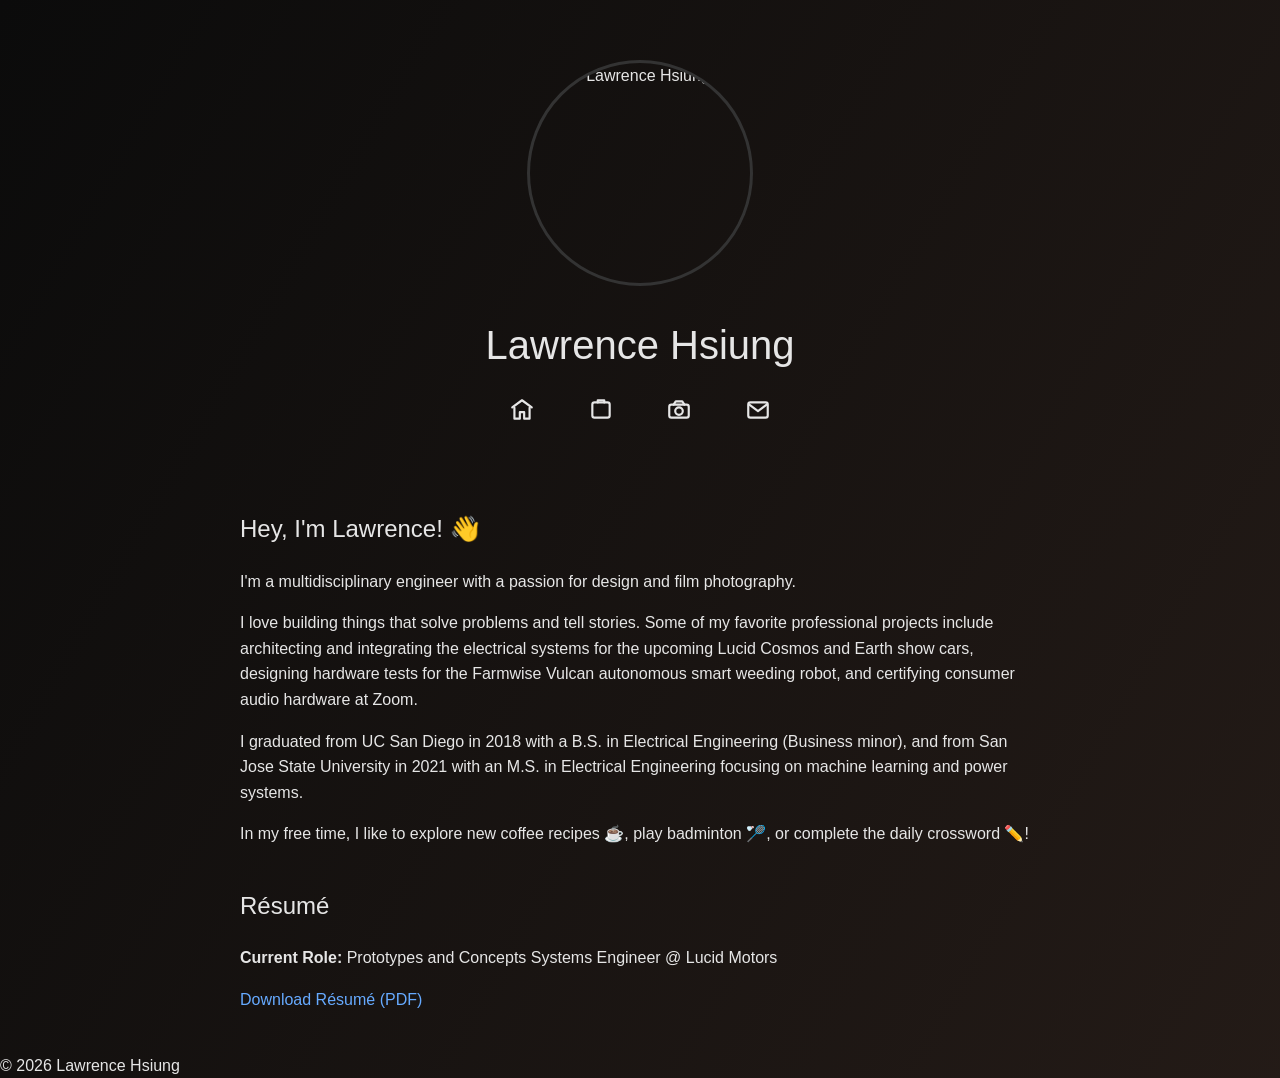
==== index.html @ 79bb363b "Update résumé download link in index.html" ====
<!DOCTYPE html>
<html lang="en">
<head>
  <meta charset="UTF-8" />
  <meta name="viewport" content="width=device-width, initial-scale=1.0" />
  <title>Lawrence Hsiung | Portfolio</title>
  <link rel="stylesheet" href="style.css" />
</head>

<body class="page-enter-from-left">

  <header>
    <img src="images/me.jpeg" alt="Lawrence Hsiung" class="profile-pic" />
    <h1 class="title">Lawrence Hsiung</h1>

    <nav>

      <!-- Home -->
      <a href="index.html" class="nav-icon" data-label="Home" aria-label="Home">
        <svg viewBox="0 0 24 24" class="icon" stroke-width="2" stroke-linecap="round" stroke-linejoin="round">
          <path d="M3 9.5L12 3l9 6.5" fill="none" stroke="currentColor"/>
          <path d="M5 10v10h5v-6h4v6h5V10" fill="none" stroke="currentColor"/>
        </svg>
      </a>

      <!-- Portfolio -->
      <a href="portfolio.html" class="nav-icon" data-label="Portfolio" aria-label="Portfolio">
        <svg viewBox="0 0 24 24" class="icon" stroke-width="2" stroke-linecap="round" stroke-linejoin="round">
          <rect x="4" y="5" width="16" height="14" rx="2" ry="2" fill="none" stroke="currentColor"/>
          <path d="M9 5V3h6v2" fill="none" stroke="currentColor"/>
        </svg>
      </a>

      <!-- Film Photography -->
      <a href="https://instagram.com/film.foto.lan" class="nav-icon" data-label="Film Photography" aria-label="Film Photography" target="_blank">
        <svg viewBox="0 0 24 24" class="icon" stroke-width="2" stroke-linecap="round" stroke-linejoin="round">
          <path d="M7 7l2-3h6l2 3" fill="none" stroke="currentColor"/>
          <rect x="3" y="7" width="18" height="12" rx="2" ry="2" fill="none" stroke="currentColor"/>
          <circle cx="12" cy="13" r="3.5" fill="none" stroke="currentColor"/>
        </svg>
      </a>

      <!-- Contact -->
      <a href="mailto:ljhlucidshowcars@gmail.com" class="nav-icon" data-label="Contact" aria-label="Contact">
        <svg viewBox="0 0 24 24" class="icon" stroke-width="2" stroke-linecap="round" stroke-linejoin="round">
          <rect x="3" y="5" width="18" height="14" rx="2" ry="2" fill="none" stroke="currentColor"/>
          <path d="M4 7l8 6 8-6" fill="none" stroke="currentColor"/>
        </svg>
      </a>

    </nav>
  </header>

  <main>

    <section class="intro">
      <h2>Hey, I'm Lawrence! 👋</h2>

      <p>
        I'm a multidisciplinary engineer with a passion for design and film photography.
      </p>

      <p>
        I love building things that solve problems and tell stories. Some of my favorite professional projects include 
        architecting and integrating the electrical systems for the upcoming Lucid Cosmos and Earth show cars, 
        designing hardware tests for the Farmwise Vulcan autonomous smart weeding robot, 
        and certifying consumer audio hardware at Zoom.
      </p>

      <p>
        I graduated from UC San Diego in 2018 with a B.S. in Electrical Engineering (Business minor), 
        and from San Jose State University in 2021 with an M.S. in Electrical Engineering 
        focusing on machine learning and power systems.
      </p>

      <p>
        In my free time, I like to explore new coffee recipes ☕, play badminton 🏸, 
        or complete the daily crossword ✏️!
      </p>
    </section>

    <section class="resume">
      <h2>Résumé</h2>
      <p><strong>Current Role:</strong> Prototypes and Concepts Systems Engineer @ Lucid Motors</p>
      <p><a href="Lawrence_Hsiung_Resume.pdf" class="resume-link">Download Résumé (PDF)</a></p>
    </section>

  </main>

  <footer>
    © 2026 Lawrence Hsiung
  </footer>

  <script>
    document.querySelectorAll('a').forEach(link => {
      if (link.href.includes("portfolio.html")) {

        link.addEventListener("click", function (e) {
          e.preventDefault();

          /* Force instant animation start */
          void document.body.offsetWidth;

          document.body.classList.add("page-exit-left");

          setTimeout(() => {
            window.location = this.href;
          }, 550);
        });
      }
    });
  </script>

</body>
</html>
---- style.css ----
/* --------------------------------------------------
   GLOBAL BASE STYLES
-------------------------------------------------- */

html,
body {
  height: 100%;
  margin: 0;
  font-family: "Helvetica Neue", Helvetica, Arial, sans-serif;
  color: #e6e6e6;
  line-height: 1.6;
}

/* Film aesthetic gradient */
body {
  background: linear-gradient(120deg, #0b0b0b, #2a1f1a, #3a2a4a, #1a2a2f);
  background-size: 400% 400%;
  animation: filmAmbient 28s linear infinite;
}

@keyframes filmAmbient {
  0% {
    background-position: 0% 50%;
  }
  25% {
    background-position: 50% 50%;
  }
  50% {
    background-position: 100% 50%;
  }
  75% {
    background-position: 50% 50%;
  }
  100% {
    background-position: 0% 50%;
  }
}

a {
  color: #66aaff;
  text-decoration: none;
  transition: opacity 0.2s ease;
}

a:hover {
  opacity: 0.7;
}

h1,
h2,
h3 {
  font-weight: 300;
}

section {
  max-width: 800px;
  margin: 40px auto;
  padding: 0 20px;
}

/* --------------------------------------------------
   HEADER + PROFILE
-------------------------------------------------- */

header {
  text-align: center;
  padding: 60px 20px 40px;
}

.title {
  font-size: 2.5rem;
  margin-bottom: 10px;
}

.profile-pic {
  width: 220px;
  height: 220px;
  border-radius: 50%;
  object-fit: cover;
  display: block;
  margin: 0 auto 20px;
  border: 3px solid #333;
  transition:
    transform 0.3s ease,
    opacity 0.3s ease;
}

.profile-pic:hover {
  transform: scale(1.05);
  opacity: 0.9;
}

/* --------------------------------------------------
   NAVIGATION ICONS
-------------------------------------------------- */

nav {
  text-align: center;
  margin-top: 20px;
}

.nav-icon {
  margin: 0 24px;
  display: inline-flex;
  align-items: center;
  justify-content: center;
  position: relative; /* for tooltip */
}

.nav-icon .icon {
  width: 26px;
  height: 26px;
  color: #e6e6e6;
  transition:
    transform 0.25s ease,
    color 0.25s ease;
}

.nav-icon:hover .icon {
  transform: translateY(-2px) scale(1.15);
  color: #66aaff;
}

/* --------------------------------------------------
   PORTFOLIO PAGE ICONS
-------------------------------------------------- */

.top-icons {
  display: flex;
  justify-content: center;
  gap: 48px;
  margin: 20px 0 40px;
}

.icon-link {
  display: inline-flex;
  align-items: center;
  justify-content: center;
  color: #e6e6e6;
  position: relative; /* for tooltip */
  transition:
    transform 0.25s ease,
    color 0.25s ease;
}

.icon-link svg {
  width: 26px;
  height: 26px;
  color: currentColor;
  transition:
    transform 0.25s ease,
    color 0.25s ease;
}

.icon-link:hover svg {
  transform: translateY(-2px) scale(1.15);
  color: #66aaff;
}

/* --------------------------------------------------
   PROJECTS / PHOTOS / COMPANIES
-------------------------------------------------- */

.project,
.photo {
  background: #1a1a1a;
  padding: 20px;
  margin: 20px 0;
  border-radius: 8px;
  box-shadow: 0 2px 5px rgba(255, 255, 255, 0.05);
}

.photo img {
  width: 100%;
  aspect-ratio: 4 / 3;
  object-fit: cover;
  border-radius: 6px;
  display: block;
}

.company {
  margin: 30px 0;
  text-align: left;
}

.company h3 {
  margin: 0 0 8px;
}

/* --------------------------------------------------
   SOCIAL ICONS
-------------------------------------------------- */

.social-icons {
  text-align: center;
  margin-top: 20px;
}

.social-icons img {
  width: 32px;
  height: 32px;
  opacity: 0.8;
  transition:
    opacity 0.2s ease,
    transform 0.25s ease;
}

.social-icons img:hover {
  opacity: 1;
  transform: scale(1.15);
}

/* --------------------------------------------------
   TOOLTIP (FILM AESTHETIC)
-------------------------------------------------- */

.icon-link::after,
.nav-icon::after {
  content: attr(data-label);
  position: absolute;
  bottom: -30px;
  left: 50%;
  transform: translateX(-50%) translateY(6px);
  background: rgba(20, 15, 20, 0.75);
  padding: 6px 10px;
  border-radius: 6px;
  font-size: 0.75rem;
  color: #dcdcdc;
  box-shadow:
    0 0 6px rgba(102, 170, 255, 0.15),
    0 0 12px rgba(58, 42, 74, 0.25);
  opacity: 0;
  pointer-events: none;
  white-space: nowrap;
  transition:
    opacity 0.25s ease,
    transform 0.25s ease;
}

.icon-link:hover::after,
.nav-icon:hover::after {
  opacity: 1;
  transform: translateX(-50%) translateY(0);
}

/* --------------------------------------------------
   PAGE TRANSITIONS (GLIDE)
-------------------------------------------------- */

.page-exit-left {
  animation: exitLeft 0.55s cubic-bezier(0.16, 1, 0.3, 1) forwards;
}

.page-exit-right {
  animation: exitRight 0.55s cubic-bezier(0.16, 1, 0.3, 1) forwards;
}

.page-enter-from-right {
  animation: enterFromRight 0.55s cubic-bezier(0.16, 1, 0.3, 1);
}

.page-enter-from-left {
  animation: enterFromLeft 0.55s cubic-bezier(0.16, 1, 0.3, 1);
}

@keyframes exitLeft {
  from {
    opacity: 1;
    transform: translateX(0);
  }
  to {
    opacity: 0;
    transform: translateX(-60px);
  }
}

@keyframes exitRight {
  from {
    opacity: 1;
    transform: translateX(0);
  }
  to {
    opacity: 0;
    transform: translateX(60px);
  }
}

@keyframes enterFromRight {
  from {
    opacity: 0;
    transform: translateX(60px);
  }
  to {
    opacity: 1;
    transform: translateX(0);
  }
}

@keyframes enterFromLeft {
  from {
    opacity: 0;
    transform: translateX(-60px);
  }
  to {
    opacity: 1;
    transform: translateX(0);
  }
}

/* xxx grid for company images */
/* Default flexible grid */
.company-gallery {
  display: grid;
  gap: 12px;
  margin-top: 16px;
  grid-template-columns: repeat(auto-fit, minmax(180px, 1fr));
}

/* If exactly 4 images → force 2x2 */
.company-gallery:has(.company-image:nth-child(4)):not(
    :has(.company-image:nth-child(5))
  ) {
  grid-template-columns: repeat(2, 1fr);
}

/* If exactly 3 images → 1 wide on top, 2 below */
.company-gallery:has(.company-image:nth-child(3)):not(:has(.company-image:nth-child(4))) {
  grid-template-columns: repeat(2, 1fr);
}

.company-gallery:has(.company-image:nth-child(3)):not(:has(.company-image:nth-child(4)))
  .company-image:first-child {
  grid-column: span 2; /* top image spans full width */
}

/* Image container */
.company-image {
  position: relative;
  border-radius: 6px;
}

/* Base image */
.company-image img {
  width: 100%;
  height: auto;
  object-fit: cover;
  transition:
    transform 0.5s ease,
    filter 0.5s ease;
}

/* Zoom + blur on hover */
.company-image:hover img {
  transform: scale(1.08);
  filter: blur(2px);
}

/* Gradient fade overlay */
.company-image::before {
  content: "";
  position: absolute;
  inset: 0;
  background: linear-gradient(
    to bottom,
    rgba(10, 10, 10, 0) 0%,
    rgba(10, 10, 10, 0.4) 60%,
    rgba(10, 10, 10, 0.65) 100%
  );
  opacity: 0;
  transition: opacity 0.4s ease;
}

.company-image:hover::before {
  opacity: 1;
}

/* Centered floating label */
.company-image::after {
  content: attr(data-label);
  position: absolute;
  left: 50%;
  top: 50%;
  transform: translate(-50%, -40%);
  color: #e6e6e6;
  font-size: 1rem;
  letter-spacing: 0.5px;
  padding: 8px 14px;
  border-radius: 6px;

  background: rgba(20, 15, 20, 0.55);
  backdrop-filter: blur(4px);

  opacity: 0;
  transition:
    opacity 0.35s ease,
    transform 0.35s ease;

  box-shadow:
    0 0 6px rgba(102, 170, 255, 0.15),
    0 0 12px rgba(58, 42, 74, 0.25);
}

.company-image:hover::after {
  opacity: 1;
  transform: translate(-50%, -50%);
}

/* Company header with logo + title */
.company-header {
  display: flex;
  align-items: center;
  gap: 14px;
}

.company-header h2 {
  margin: 0;
  font-size: 1.35rem;
  font-weight: 400;
  text-align: right;

  margin-left: auto;   /* pushes the title to the far right */
  width: 50%;          /* title occupies right 1/3 */
}


.company-logo {
  height: 5rem;      /* consistent visual size */
  width: auto;         /* preserve aspect ratio */
  max-width: 33%;      /* never exceed left 1/3 */
  object-fit: contain; /* prevents cropping */
  display: block;
}


.invert-logo {
  filter: invert(1) brightness(1.8);
}
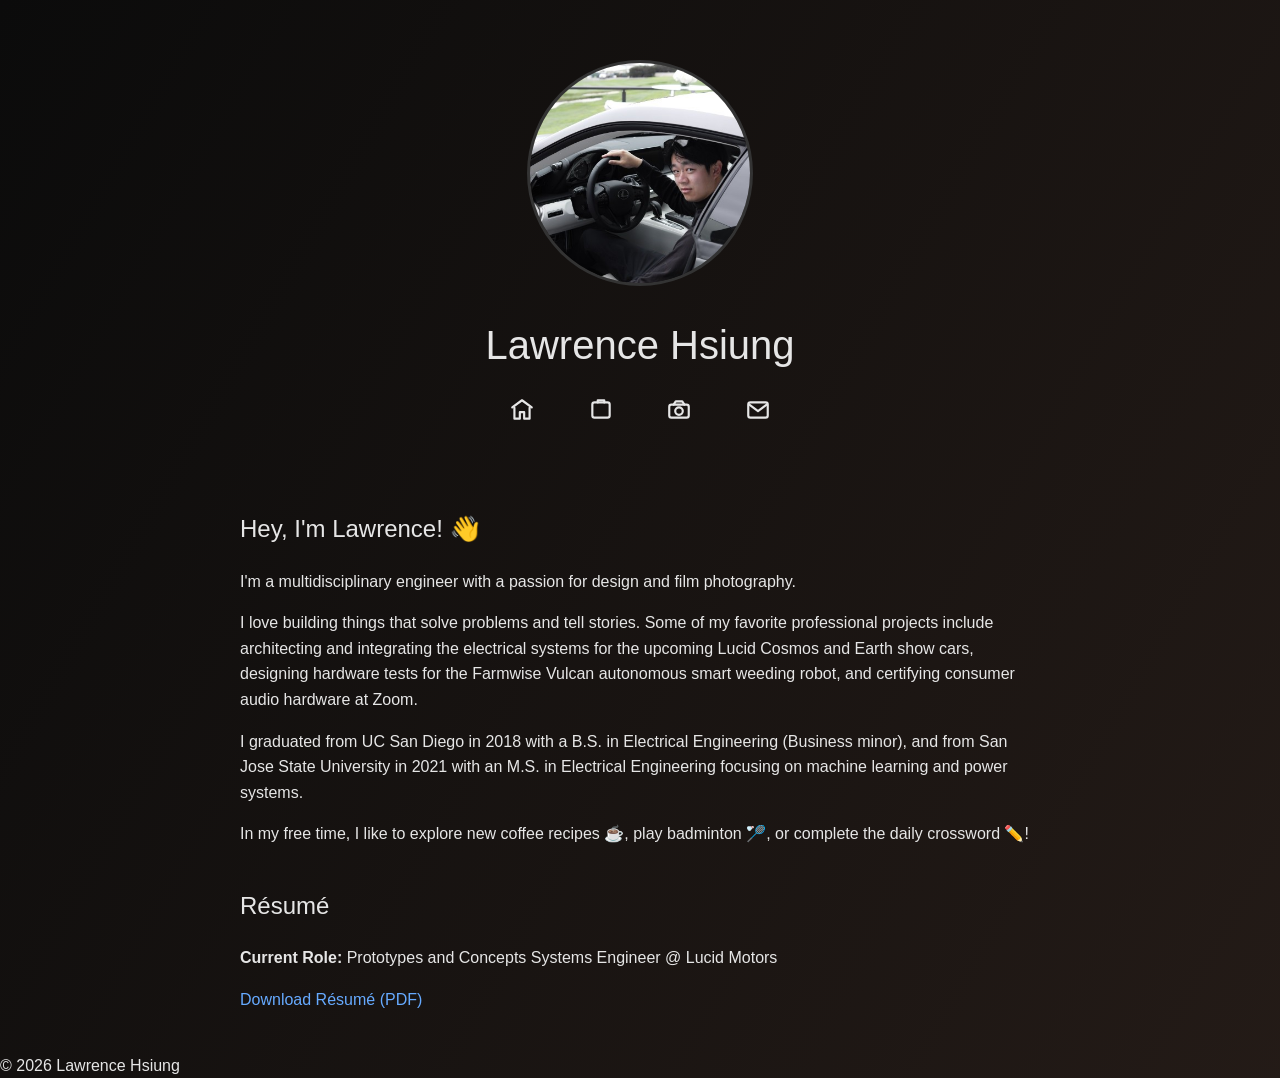
==== commit 18e867f3: "Remove class attribute from body tag Removed class attribute from body tag." ====
--- a/index.html
+++ b/index.html
@@ -7,7 +7,7 @@
   <link rel="stylesheet" href="style.css" />
 </head>
 
-<body class="page-enter-from-left">
+<body class>
 
   <header>
     <img src="images/me.jpeg" alt="Lawrence Hsiung" class="profile-pic" />
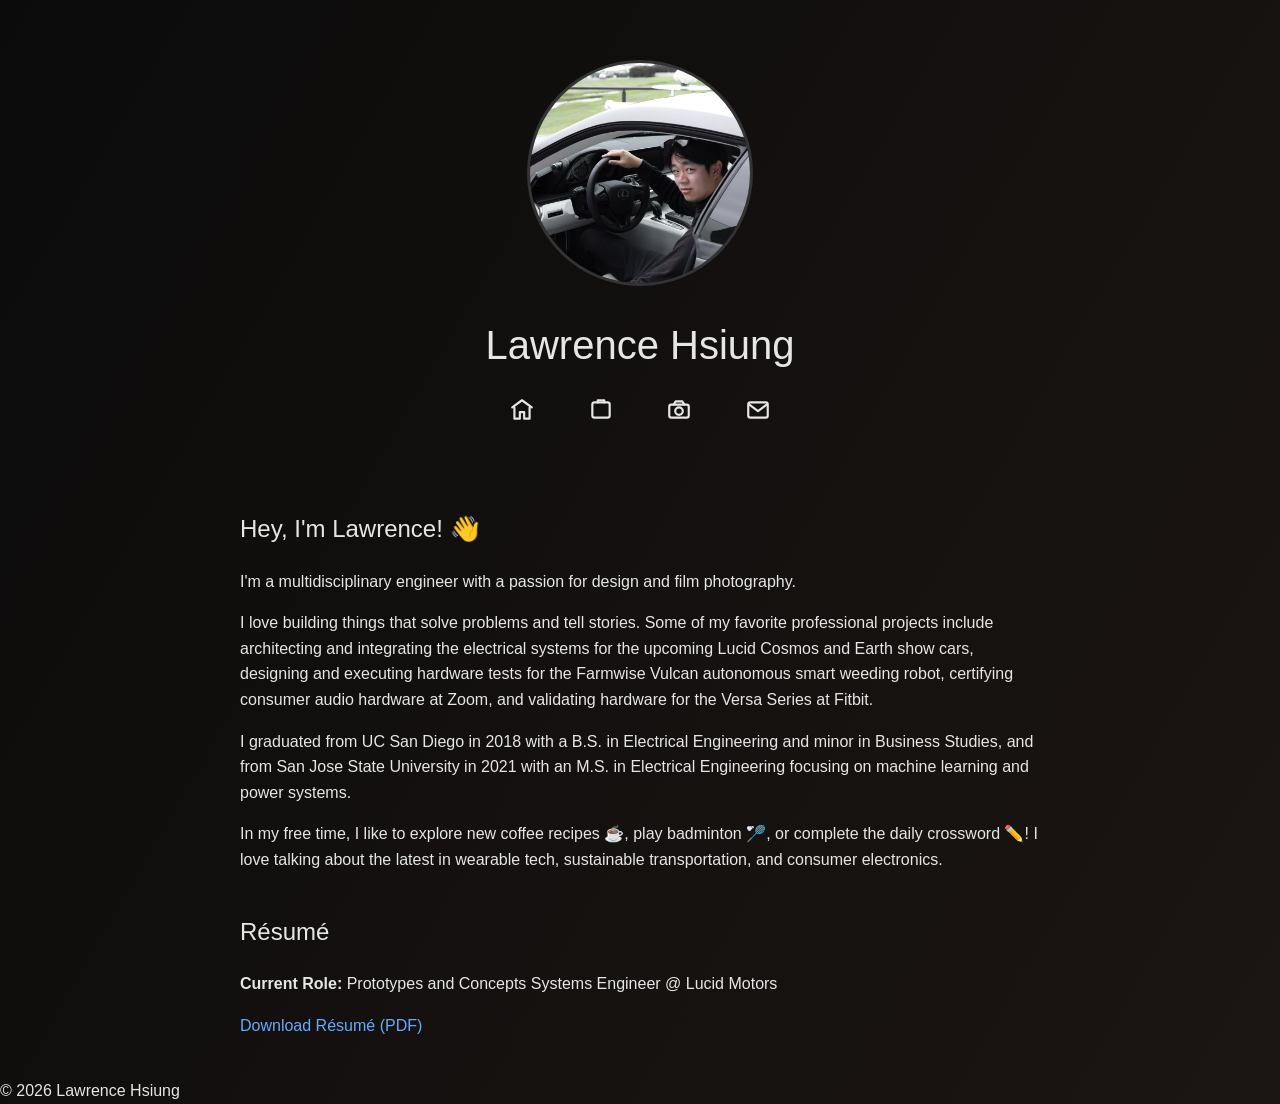
==== commit 98dc28a3: "Revise project details and education information Updated project descriptions and educational backgr" ====
--- a/index.html
+++ b/index.html
@@ -63,19 +63,19 @@
       <p>
         I love building things that solve problems and tell stories. Some of my favorite professional projects include 
         architecting and integrating the electrical systems for the upcoming Lucid Cosmos and Earth show cars, 
-        designing hardware tests for the Farmwise Vulcan autonomous smart weeding robot, 
-        and certifying consumer audio hardware at Zoom.
+        designing and executing hardware tests for the Farmwise Vulcan autonomous smart weeding robot, certifying consumer audio hardware at Zoom, 
+        and validating hardware for the Versa Series at Fitbit. 
       </p>
 
       <p>
-        I graduated from UC San Diego in 2018 with a B.S. in Electrical Engineering (Business minor), 
+        I graduated from UC San Diego in 2018 with a B.S. in Electrical Engineering and minor in Business Studies, 
         and from San Jose State University in 2021 with an M.S. in Electrical Engineering 
         focusing on machine learning and power systems.
       </p>
 
       <p>
         In my free time, I like to explore new coffee recipes ☕, play badminton 🏸, 
-        or complete the daily crossword ✏️!
+        or complete the daily crossword ✏️! I love talking about the latest in wearable tech, sustainable transportation, and consumer electronics.
       </p>
     </section>
 
--- a/style.css
+++ b/style.css
@@ -14,7 +14,7 @@
 /* Film aesthetic gradient */
 body {
   background: linear-gradient(120deg, #0b0b0b, #2a1f1a, #3a2a4a, #1a2a2f);
-  background-size: 400% 400%;
+  background-size: 600% 600%;
   animation: filmAmbient 28s linear infinite;
 }
 
@@ -255,13 +255,6 @@
   animation: exitRight 0.55s cubic-bezier(0.16, 1, 0.3, 1) forwards;
 }
 
-.page-enter-from-right {
-  animation: enterFromRight 0.55s cubic-bezier(0.16, 1, 0.3, 1);
-}
-
-.page-enter-from-left {
-  animation: enterFromLeft 0.55s cubic-bezier(0.16, 1, 0.3, 1);
-}
 
 @keyframes exitLeft {
   from {
@@ -282,28 +275,6 @@
   to {
     opacity: 0;
     transform: translateX(60px);
-  }
-}
-
-@keyframes enterFromRight {
-  from {
-    opacity: 0;
-    transform: translateX(60px);
-  }
-  to {
-    opacity: 1;
-    transform: translateX(0);
-  }
-}
-
-@keyframes enterFromLeft {
-  from {
-    opacity: 0;
-    transform: translateX(-60px);
-  }
-  to {
-    opacity: 1;
-    transform: translateX(0);
   }
 }
 
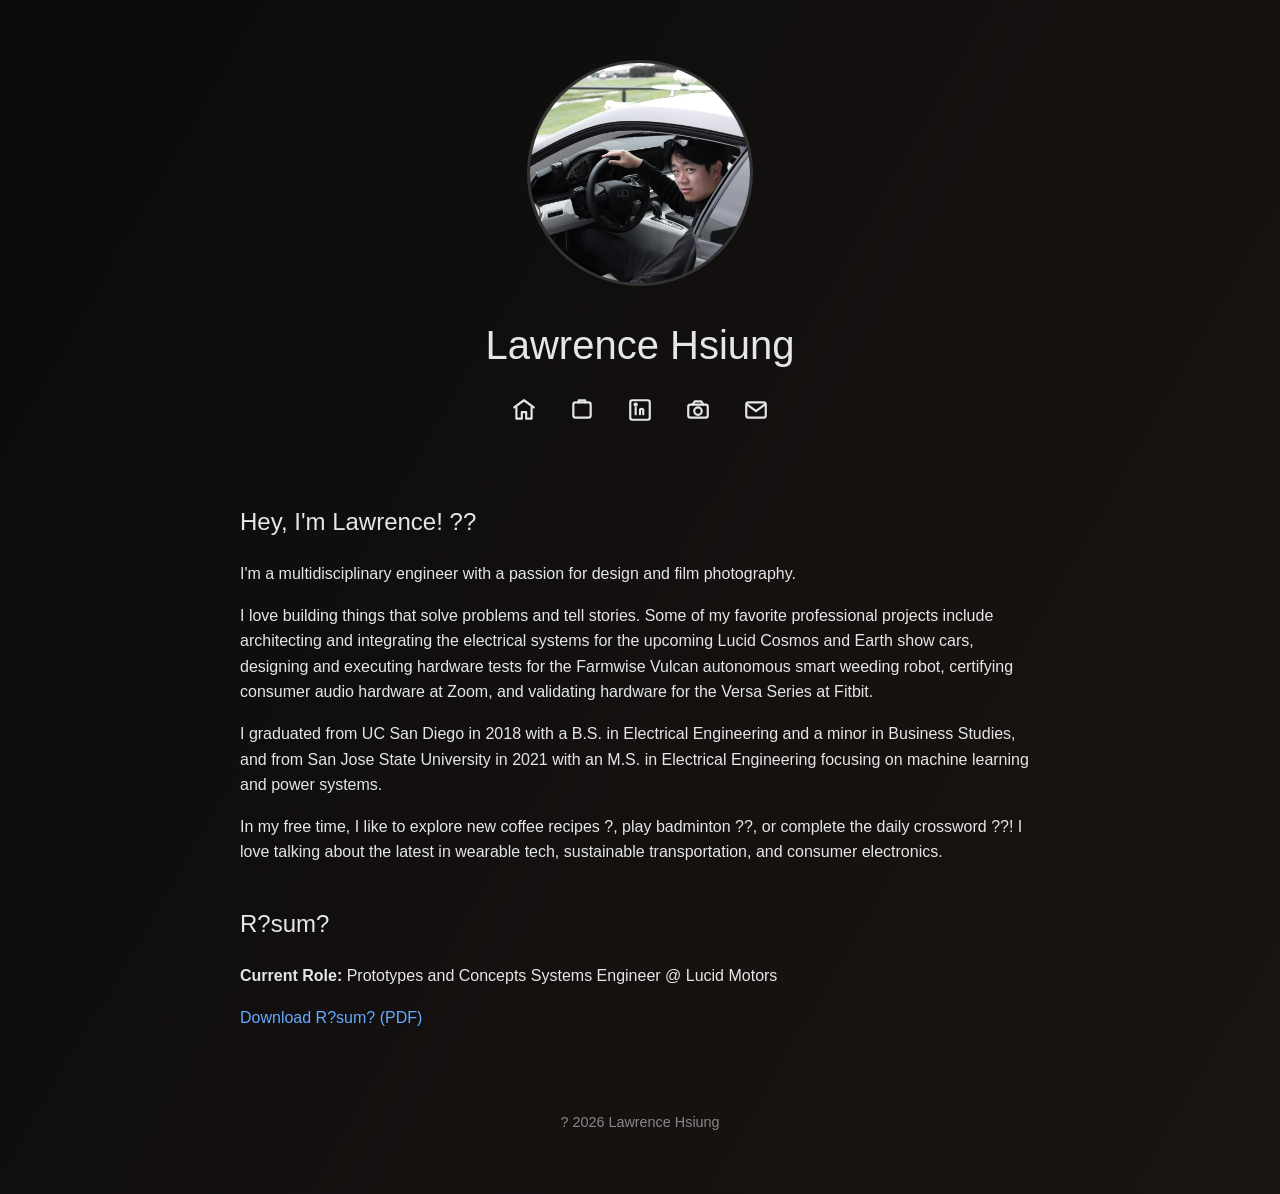
==== commit 5faa884e: "Fix HTML syntax, navigation sync, image clipping, and responsive layout" ====
--- a/index.html
+++ b/index.html
@@ -3,21 +3,22 @@
 <head>
   <meta charset="UTF-8" />
   <meta name="viewport" content="width=device-width, initial-scale=1.0" />
-  <title>Lawrence Hsiung | Portfolio</title>
+  <title>Lawrence Hsiung | Systems & Electrical Engineer</title>
+  <meta name="description" content="Lawrence Hsiung - Multidisciplinary Systems & Electrical Engineer with a passion for design, hardware integration, and film photography." />
   <link rel="stylesheet" href="style.css" />
 </head>
 
-<body class>
+<body>
 
   <header>
     <img src="images/me.jpeg" alt="Lawrence Hsiung" class="profile-pic" />
     <h1 class="title">Lawrence Hsiung</h1>
 
-    <nav>
+    <nav aria-label="Main Navigation">
 
       <!-- Home -->
       <a href="index.html" class="nav-icon" data-label="Home" aria-label="Home">
-        <svg viewBox="0 0 24 24" class="icon" stroke-width="2" stroke-linecap="round" stroke-linejoin="round">
+        <svg viewBox="0 0 24 24" class="icon" stroke-width="2" stroke-linecap="round" stroke-linejoin="round" aria-hidden="true">
           <path d="M3 9.5L12 3l9 6.5" fill="none" stroke="currentColor"/>
           <path d="M5 10v10h5v-6h4v6h5V10" fill="none" stroke="currentColor"/>
         </svg>
@@ -25,15 +26,25 @@
 
       <!-- Portfolio -->
       <a href="portfolio.html" class="nav-icon" data-label="Portfolio" aria-label="Portfolio">
-        <svg viewBox="0 0 24 24" class="icon" stroke-width="2" stroke-linecap="round" stroke-linejoin="round">
+        <svg viewBox="0 0 24 24" class="icon" stroke-width="2" stroke-linecap="round" stroke-linejoin="round" aria-hidden="true">
           <rect x="4" y="5" width="16" height="14" rx="2" ry="2" fill="none" stroke="currentColor"/>
           <path d="M9 5V3h6v2" fill="none" stroke="currentColor"/>
         </svg>
       </a>
 
+      <!-- LinkedIn -->
+      <a href="https://linkedin.com/in/lhsiung" class="nav-icon" data-label="LinkedIn" aria-label="LinkedIn" target="_blank" rel="noopener noreferrer">
+        <svg viewBox="0 0 24 24" class="icon" stroke-width="2" stroke-linecap="round" stroke-linejoin="round" aria-hidden="true">
+          <rect x="3" y="3" width="18" height="18" rx="2" fill="none" stroke="currentColor"/>
+          <line x1="8" y1="10" x2="8" y2="16" stroke="currentColor"/>
+          <circle cx="8" cy="7" r="1" fill="none" stroke="currentColor"/>
+          <path d="M12 16v-4c0-1.5 3-1.6 3 0v4" fill="none" stroke="currentColor"/>
+        </svg>
+      </a>
+
       <!-- Film Photography -->
-      <a href="https://instagram.com/film.foto.lan" class="nav-icon" data-label="Film Photography" aria-label="Film Photography" target="_blank">
-        <svg viewBox="0 0 24 24" class="icon" stroke-width="2" stroke-linecap="round" stroke-linejoin="round">
+      <a href="https://instagram.com/film.foto.lan" class="nav-icon" data-label="Film Photography" aria-label="Film Photography" target="_blank" rel="noopener noreferrer">
+        <svg viewBox="0 0 24 24" class="icon" stroke-width="2" stroke-linecap="round" stroke-linejoin="round" aria-hidden="true">
           <path d="M7 7l2-3h6l2 3" fill="none" stroke="currentColor"/>
           <rect x="3" y="7" width="18" height="12" rx="2" ry="2" fill="none" stroke="currentColor"/>
           <circle cx="12" cy="13" r="3.5" fill="none" stroke="currentColor"/>
@@ -42,7 +53,7 @@
 
       <!-- Contact -->
       <a href="mailto:ljhlucidshowcars@gmail.com" class="nav-icon" data-label="Contact" aria-label="Contact">
-        <svg viewBox="0 0 24 24" class="icon" stroke-width="2" stroke-linecap="round" stroke-linejoin="round">
+        <svg viewBox="0 0 24 24" class="icon" stroke-width="2" stroke-linecap="round" stroke-linejoin="round" aria-hidden="true">
           <rect x="3" y="5" width="18" height="14" rx="2" ry="2" fill="none" stroke="currentColor"/>
           <path d="M4 7l8 6 8-6" fill="none" stroke="currentColor"/>
         </svg>
@@ -54,7 +65,7 @@
   <main>
 
     <section class="intro">
-      <h2>Hey, I'm Lawrence! 👋</h2>
+      <h2>Hey, I'm Lawrence! ??</h2>
 
       <p>
         I'm a multidisciplinary engineer with a passion for design and film photography.
@@ -68,34 +79,34 @@
       </p>
 
       <p>
-        I graduated from UC San Diego in 2018 with a B.S. in Electrical Engineering and minor in Business Studies, 
+        I graduated from UC San Diego in 2018 with a B.S. in Electrical Engineering and a minor in Business Studies, 
         and from San Jose State University in 2021 with an M.S. in Electrical Engineering 
         focusing on machine learning and power systems.
       </p>
 
       <p>
-        In my free time, I like to explore new coffee recipes ☕, play badminton 🏸, 
-        or complete the daily crossword ✏️! I love talking about the latest in wearable tech, sustainable transportation, and consumer electronics.
+        In my free time, I like to explore new coffee recipes ?, play badminton ??, 
+        or complete the daily crossword ??! I love talking about the latest in wearable tech, sustainable transportation, and consumer electronics.
       </p>
     </section>
 
     <section class="resume">
-      <h2>Résumé</h2>
+      <h2>R?sum?</h2>
       <p><strong>Current Role:</strong> Prototypes and Concepts Systems Engineer @ Lucid Motors</p>
-      <p><a href="Lawrence_Hsiung_Resume.pdf" class="resume-link">Download Résumé (PDF)</a></p>
+      <p><a href="Lawrence_Hsiung_Resume.pdf" class="resume-link" target="_blank" rel="noopener noreferrer">Download R?sum? (PDF)</a></p>
     </section>
 
   </main>
 
   <footer>
-    © 2026 Lawrence Hsiung
+    ? 2026 Lawrence Hsiung
   </footer>
 
   <script>
     document.querySelectorAll('a').forEach(link => {
       if (link.href.includes("portfolio.html")) {
-
         link.addEventListener("click", function (e) {
+          if (e.metaKey || e.ctrlKey || e.shiftKey || e.button !== 0) return;
           e.preventDefault();
 
           /* Force instant animation start */
--- a/style.css
+++ b/style.css
@@ -4,7 +4,7 @@
 
 html,
 body {
-  height: 100%;
+  min-height: 100%;
   margin: 0;
   font-family: "Helvetica Neue", Helvetica, Arial, sans-serif;
   color: #e6e6e6;
@@ -94,44 +94,17 @@
    NAVIGATION ICONS
 -------------------------------------------------- */
 
-nav {
-  text-align: center;
-  margin-top: 20px;
-}
-
-.nav-icon {
-  margin: 0 24px;
-  display: inline-flex;
-  align-items: center;
-  justify-content: center;
-  position: relative; /* for tooltip */
-}
-
-.nav-icon .icon {
-  width: 26px;
-  height: 26px;
-  color: #e6e6e6;
-  transition:
-    transform 0.25s ease,
-    color 0.25s ease;
-}
-
-.nav-icon:hover .icon {
-  transform: translateY(-2px) scale(1.15);
-  color: #66aaff;
-}
-
-/* --------------------------------------------------
-   PORTFOLIO PAGE ICONS
--------------------------------------------------- */
-
+nav,
 .top-icons {
   display: flex;
   justify-content: center;
-  gap: 48px;
-  margin: 20px 0 40px;
-}
-
+  align-items: center;
+  gap: 32px;
+  margin-top: 20px;
+  flex-wrap: wrap;
+}
+
+.nav-icon,
 .icon-link {
   display: inline-flex;
   align-items: center;
@@ -143,6 +116,8 @@
     color 0.25s ease;
 }
 
+.nav-icon .icon,
+.nav-icon svg,
 .icon-link svg {
   width: 26px;
   height: 26px;
@@ -152,6 +127,8 @@
     color 0.25s ease;
 }
 
+.nav-icon:hover .icon,
+.nav-icon:hover svg,
 .icon-link:hover svg {
   transform: translateY(-2px) scale(1.15);
   color: #66aaff;
@@ -179,7 +156,7 @@
 }
 
 .company {
-  margin: 30px 0;
+  margin: 40px 0;
   text-align: left;
 }
 
@@ -214,33 +191,36 @@
    TOOLTIP (FILM AESTHETIC)
 -------------------------------------------------- */
 
-.icon-link::after,
-.nav-icon::after {
-  content: attr(data-label);
-  position: absolute;
-  bottom: -30px;
-  left: 50%;
-  transform: translateX(-50%) translateY(6px);
-  background: rgba(20, 15, 20, 0.75);
-  padding: 6px 10px;
-  border-radius: 6px;
-  font-size: 0.75rem;
-  color: #dcdcdc;
-  box-shadow:
-    0 0 6px rgba(102, 170, 255, 0.15),
-    0 0 12px rgba(58, 42, 74, 0.25);
-  opacity: 0;
-  pointer-events: none;
-  white-space: nowrap;
-  transition:
-    opacity 0.25s ease,
-    transform 0.25s ease;
-}
-
-.icon-link:hover::after,
-.nav-icon:hover::after {
-  opacity: 1;
-  transform: translateX(-50%) translateY(0);
+@media (hover: hover) {
+  .icon-link::after,
+  .nav-icon::after {
+    content: attr(data-label);
+    position: absolute;
+    bottom: -32px;
+    left: 50%;
+    transform: translateX(-50%) translateY(6px);
+    background: rgba(20, 15, 20, 0.85);
+    padding: 6px 10px;
+    border-radius: 6px;
+    font-size: 0.75rem;
+    color: #dcdcdc;
+    box-shadow:
+      0 0 6px rgba(102, 170, 255, 0.15),
+      0 0 12px rgba(58, 42, 74, 0.25);
+    opacity: 0;
+    pointer-events: none;
+    white-space: nowrap;
+    transition:
+      opacity 0.25s ease,
+      transform 0.25s ease;
+    z-index: 10;
+  }
+
+  .icon-link:hover::after,
+  .nav-icon:hover::after {
+    opacity: 1;
+    transform: translateX(-50%) translateY(0);
+  }
 }
 
 /* --------------------------------------------------
@@ -254,7 +234,6 @@
 .page-exit-right {
   animation: exitRight 0.55s cubic-bezier(0.16, 1, 0.3, 1) forwards;
 }
-
 
 @keyframes exitLeft {
   from {
@@ -278,23 +257,26 @@
   }
 }
 
-/* xxx grid for company images */
+/* --------------------------------------------------
+   COMPANY GALLERY & IMAGES
+-------------------------------------------------- */
+
 /* Default flexible grid */
 .company-gallery {
   display: grid;
-  gap: 12px;
-  margin-top: 16px;
-  grid-template-columns: repeat(auto-fit, minmax(180px, 1fr));
-}
-
-/* If exactly 4 images → force 2x2 */
+  gap: 14px;
+  margin-top: 18px;
+  grid-template-columns: repeat(auto-fit, minmax(220px, 1fr));
+}
+
+/* If exactly 4 images ? force 2x2 */
 .company-gallery:has(.company-image:nth-child(4)):not(
     :has(.company-image:nth-child(5))
   ) {
   grid-template-columns: repeat(2, 1fr);
 }
 
-/* If exactly 3 images → 1 wide on top, 2 below */
+/* If exactly 3 images ? 1 wide on top, 2 below */
 .company-gallery:has(.company-image:nth-child(3)):not(:has(.company-image:nth-child(4))) {
   grid-template-columns: repeat(2, 1fr);
 }
@@ -304,17 +286,21 @@
   grid-column: span 2; /* top image spans full width */
 }
 
-/* Image container */
+/* Image container with overflow hidden to clip zoom neatly */
 .company-image {
   position: relative;
-  border-radius: 6px;
+  border-radius: 8px;
+  overflow: hidden;
+  background: #111;
 }
 
 /* Base image */
 .company-image img {
   width: 100%;
-  height: auto;
+  height: 100%;
+  aspect-ratio: 16 / 10;
   object-fit: cover;
+  display: block;
   transition:
     transform 0.5s ease,
     filter 0.5s ease;
@@ -335,10 +321,11 @@
     to bottom,
     rgba(10, 10, 10, 0) 0%,
     rgba(10, 10, 10, 0.4) 60%,
-    rgba(10, 10, 10, 0.65) 100%
+    rgba(10, 10, 10, 0.75) 100%
   );
   opacity: 0;
   transition: opacity 0.4s ease;
+  z-index: 1;
 }
 
 .company-image:hover::before {
@@ -352,14 +339,19 @@
   left: 50%;
   top: 50%;
   transform: translate(-50%, -40%);
-  color: #e6e6e6;
-  font-size: 1rem;
-  letter-spacing: 0.5px;
-  padding: 8px 14px;
+  color: #f0f0f0;
+  font-size: 0.95rem;
+  font-weight: 400;
+  letter-spacing: 0.3px;
+  padding: 8px 16px;
   border-radius: 6px;
-
-  background: rgba(20, 15, 20, 0.55);
-  backdrop-filter: blur(4px);
+  text-align: center;
+  max-width: 85%;
+  box-sizing: border-box;
+
+  background: rgba(20, 15, 20, 0.65);
+  backdrop-filter: blur(6px);
+  -webkit-backdrop-filter: blur(6px);
 
   opacity: 0;
   transition:
@@ -367,8 +359,9 @@
     transform 0.35s ease;
 
   box-shadow:
-    0 0 6px rgba(102, 170, 255, 0.15),
-    0 0 12px rgba(58, 42, 74, 0.25);
+    0 0 8px rgba(102, 170, 255, 0.2),
+    0 0 16px rgba(58, 42, 74, 0.35);
+  z-index: 2;
 }
 
 .company-image:hover::after {
@@ -380,30 +373,82 @@
 .company-header {
   display: flex;
   align-items: center;
-  gap: 14px;
+  justify-content: space-between;
+  gap: 16px;
 }
 
 .company-header h2 {
   margin: 0;
-  font-size: 1.35rem;
+  font-size: 1.3rem;
   font-weight: 400;
   text-align: right;
-
-  margin-left: auto;   /* pushes the title to the far right */
-  width: 50%;          /* title occupies right 1/3 */
-}
-
+  flex: 1;
+}
 
 .company-logo {
-  height: 5rem;      /* consistent visual size */
-  width: auto;         /* preserve aspect ratio */
-  max-width: 33%;      /* never exceed left 1/3 */
-  object-fit: contain; /* prevents cropping */
+  height: 4.5rem;
+  width: auto;
+  max-width: 35%;
+  object-fit: contain;
   display: block;
 }
-
 
 .invert-logo {
   filter: invert(1) brightness(1.8);
 }
 
+/* Footer */
+footer {
+  text-align: center;
+  padding: 40px 20px 60px;
+  font-size: 0.9rem;
+  color: #888;
+}
+
+/* --------------------------------------------------
+   RESPONSIVE MEDIA QUERIES
+-------------------------------------------------- */
+
+@media (max-width: 680px) {
+  header {
+    padding: 40px 16px 24px;
+  }
+
+  .title {
+    font-size: 2rem;
+  }
+
+  .profile-pic {
+    width: 180px;
+    height: 180px;
+  }
+
+  nav,
+  .top-icons {
+    gap: 20px;
+  }
+
+  .company-header {
+    flex-direction: column;
+    align-items: flex-start;
+    gap: 10px;
+  }
+
+  .company-header h2 {
+    text-align: left;
+    font-size: 1.15rem;
+  }
+
+  .company-logo {
+    height: 3.5rem;
+    max-width: 60%;
+  }
+
+  .company-gallery {
+    grid-template-columns: 1fr !important;
+  }
+
+  .company-gallery:has(.company-image:nth-child(3)) .company-image:first-child {
+    grid-column: span 1 !important;
+  }
+}
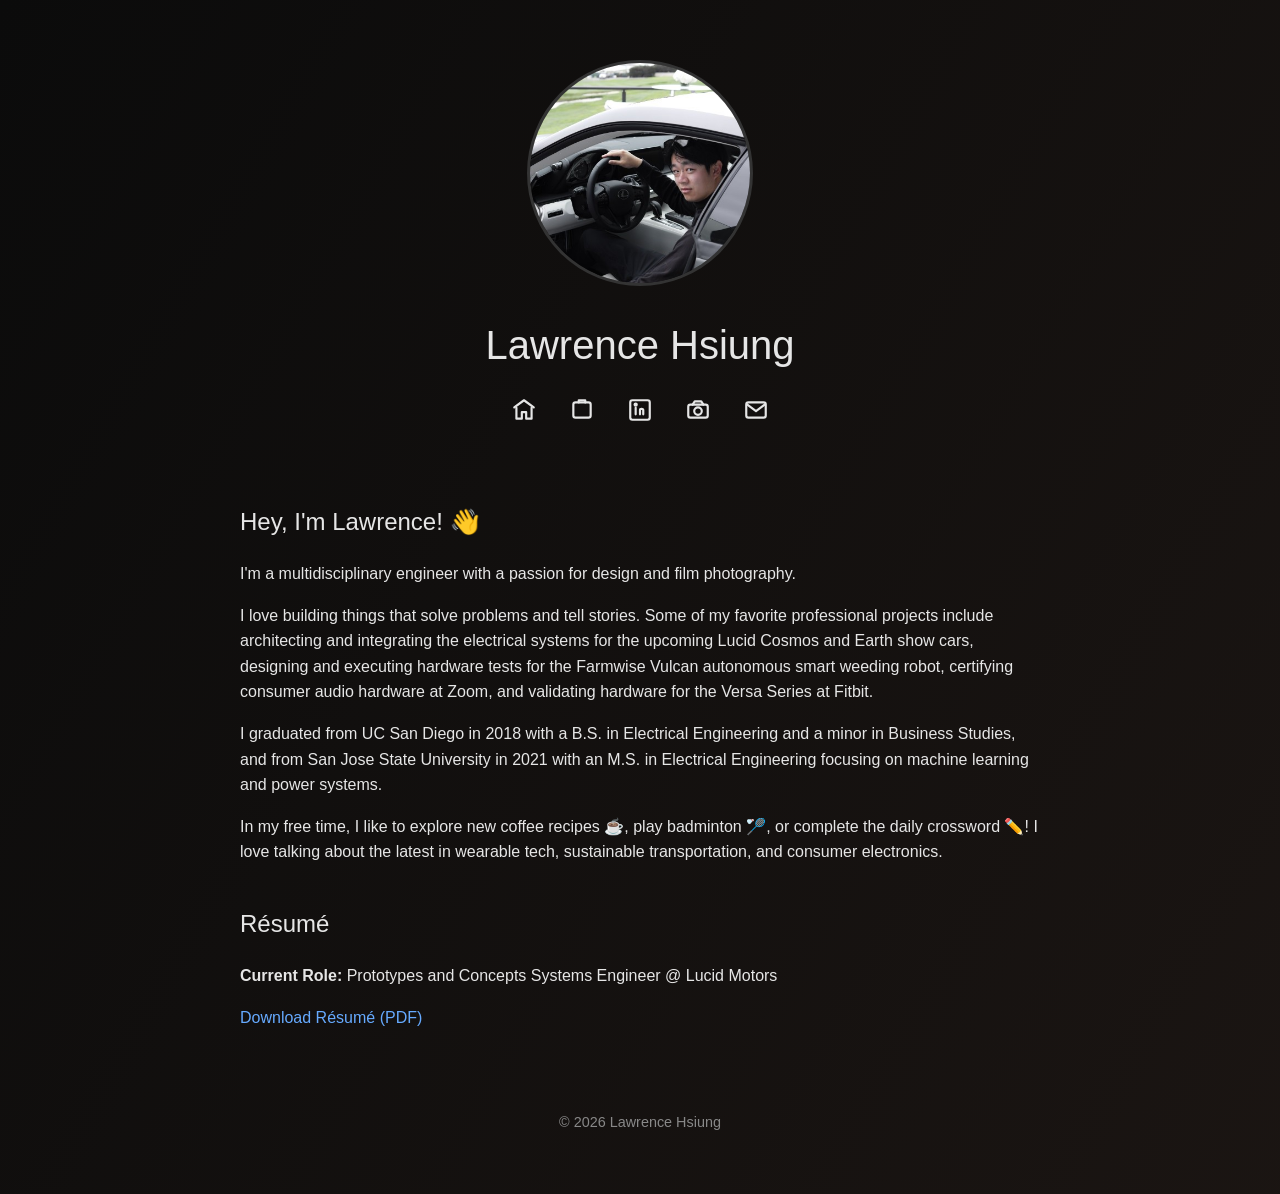
==== commit 40fb6155: "Restore emojis, r?sum? accents, and special characters with full UTF-8 encoding" ====
--- a/index.html
+++ b/index.html
@@ -46,7 +46,7 @@
       <a href="https://instagram.com/film.foto.lan" class="nav-icon" data-label="Film Photography" aria-label="Film Photography" target="_blank" rel="noopener noreferrer">
         <svg viewBox="0 0 24 24" class="icon" stroke-width="2" stroke-linecap="round" stroke-linejoin="round" aria-hidden="true">
           <path d="M7 7l2-3h6l2 3" fill="none" stroke="currentColor"/>
-          <rect x="3" y="7" width="18" height="12" rx="2" ry="2" fill="none" stroke="currentColor"/>
+          <rect x="3" y="7" width="18" height="12" rx="2" fill="none" stroke="currentColor"/>
           <circle cx="12" cy="13" r="3.5" fill="none" stroke="currentColor"/>
         </svg>
       </a>
@@ -65,7 +65,7 @@
   <main>
 
     <section class="intro">
-      <h2>Hey, I'm Lawrence! ??</h2>
+      <h2>Hey, I'm Lawrence! 👋</h2>
 
       <p>
         I'm a multidisciplinary engineer with a passion for design and film photography.
@@ -85,21 +85,21 @@
       </p>
 
       <p>
-        In my free time, I like to explore new coffee recipes ?, play badminton ??, 
-        or complete the daily crossword ??! I love talking about the latest in wearable tech, sustainable transportation, and consumer electronics.
+        In my free time, I like to explore new coffee recipes ☕, play badminton 🏸, 
+        or complete the daily crossword ✏️! I love talking about the latest in wearable tech, sustainable transportation, and consumer electronics.
       </p>
     </section>
 
     <section class="resume">
-      <h2>R?sum?</h2>
+      <h2>Résumé</h2>
       <p><strong>Current Role:</strong> Prototypes and Concepts Systems Engineer @ Lucid Motors</p>
-      <p><a href="Lawrence_Hsiung_Resume.pdf" class="resume-link" target="_blank" rel="noopener noreferrer">Download R?sum? (PDF)</a></p>
+      <p><a href="Lawrence_Hsiung_Resume.pdf" class="resume-link" target="_blank" rel="noopener noreferrer">Download Résumé (PDF)</a></p>
     </section>
 
   </main>
 
   <footer>
-    ? 2026 Lawrence Hsiung
+    © 2026 Lawrence Hsiung
   </footer>
 
   <script>
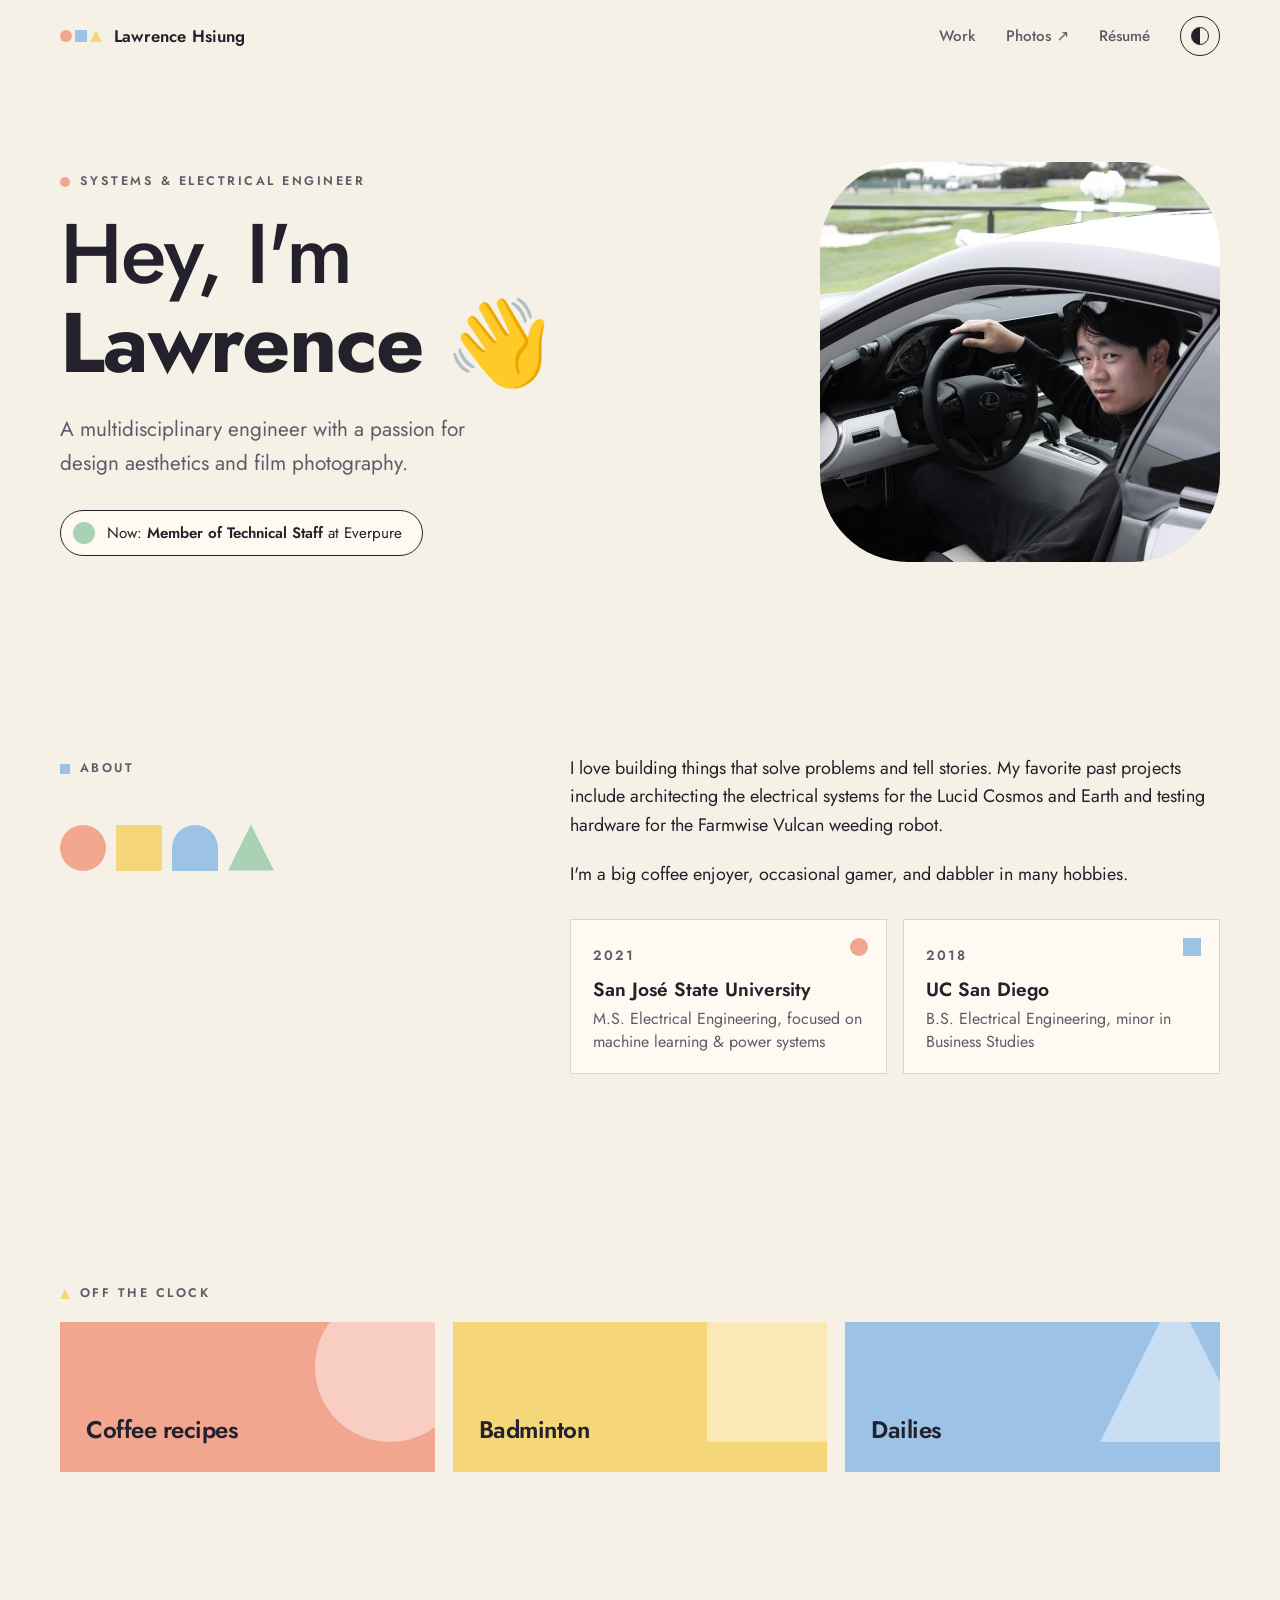
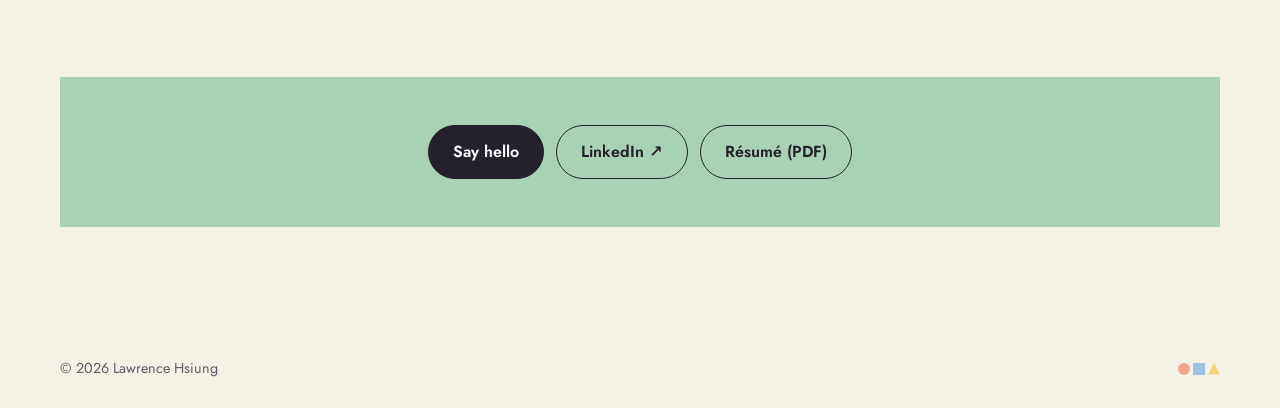
==== commit f6d6e0fc: "revamp website fully website2.0 revamp design aesthetic from film -> bauhaus simple thx claude" ====
--- a/index.html
+++ b/index.html
@@ -1,126 +1,143 @@
-<!DOCTYPE html>
+<!doctype html>
 <html lang="en">
 <head>
-  <meta charset="UTF-8" />
-  <meta name="viewport" content="width=device-width, initial-scale=1.0" />
+  <meta charset="utf-8">
+  <meta name="viewport" content="width=device-width, initial-scale=1">
   <title>Lawrence Hsiung | Systems & Electrical Engineer</title>
-  <meta name="description" content="Lawrence Hsiung - Multidisciplinary Systems & Electrical Engineer with a passion for design, hardware integration, and film photography." />
-  <link rel="stylesheet" href="style.css" />
+  <meta name="description" content="Lawrence Hsiung is a multidisciplinary systems and electrical engineer with a passion for design and film photography.">
+  <script>try{var t=localStorage.getItem('lh-theme');if(t)document.documentElement.dataset.theme=t;}catch(e){}</script>
+  <link rel="preconnect" href="https://fonts.googleapis.com">
+  <link rel="preconnect" href="https://fonts.gstatic.com" crossorigin>
+  <link href="https://fonts.googleapis.com/css2?family=Jost:wght@400;500;600;700&display=swap" rel="stylesheet">
+  <link rel="stylesheet" href="style.css">
 </head>
-
 <body>
 
-  <header>
-    <img src="images/me.jpeg" alt="Lawrence Hsiung" class="profile-pic" />
-    <h1 class="title">Lawrence Hsiung</h1>
+<header class="site-header">
+  <div class="wrap">
+    <a class="brand" href="index.html">
+      <span class="mark" aria-hidden="true"><i class="circle bg-coral"></i><i class="bg-sky"></i><i class="tri bg-butter"></i></span>
+      Lawrence Hsiung
+    </a>
+    <nav class="nav" aria-label="Main">
+      <a href="portfolio.html">Work</a>
+      <a href="https://instagram.com/film.foto.lan" target="_blank" rel="noopener">Photos ↗</a>
+      <a href="Lawrence_Hsiung_Resume.pdf" class="hide-sm">Résumé</a>
+      <button class="theme-toggle" type="button" aria-pressed="false" aria-label="Toggle dark mode"><span></span></button>
+    </nav>
+  </div>
+</header>
 
-    <nav aria-label="Main Navigation">
+<main>
+  <section class="wrap hero">
+    <div>
+      <p class="label">Systems &amp; Electrical Engineer</p>
+      <h1>Hey, I'm <b>Lawrence</b> <span class="wave" aria-hidden="true">👋</span></h1>
+      <p class="lede">A multidisciplinary engineer with a passion for design aesthetics and film photography.</p>
+      <div class="pill"><i class="circle bg-sage" aria-hidden="true"></i><span>Now: <strong>Member of Technical Staff</strong> at Everpure</span></div>
+    </div>
 
-      <!-- Home -->
-      <a href="index.html" class="nav-icon" data-label="Home" aria-label="Home">
-        <svg viewBox="0 0 24 24" class="icon" stroke-width="2" stroke-linecap="round" stroke-linejoin="round" aria-hidden="true">
-          <path d="M3 9.5L12 3l9 6.5" fill="none" stroke="currentColor"/>
-          <path d="M5 10v10h5v-6h4v6h5V10" fill="none" stroke="currentColor"/>
-        </svg>
-      </a>
+    <figure class="hero-photo"><img src="images/me.jpeg" alt="Lawrence Hsiung behind the wheel"></figure>
+  </section>
 
-      <!-- Portfolio -->
-      <a href="portfolio.html" class="nav-icon" data-label="Portfolio" aria-label="Portfolio">
-        <svg viewBox="0 0 24 24" class="icon" stroke-width="2" stroke-linecap="round" stroke-linejoin="round" aria-hidden="true">
-          <rect x="4" y="5" width="16" height="14" rx="2" ry="2" fill="none" stroke="currentColor"/>
-          <path d="M9 5V3h6v2" fill="none" stroke="currentColor"/>
-        </svg>
-      </a>
+  <section class="section" id="about">
+    <div class="wrap two-col">
+      <div>
+        <p class="label sq">About</p>
+        <div class="shapes" aria-hidden="true"><i class="circle bg-coral"></i><i class="bg-butter"></i><i class="half-top bg-sky"></i><i class="tri bg-sage"></i></div>
+      </div>
+      <div class="prose rise">
+        <p>I love building things that solve problems and tell stories. My favorite past projects include architecting the electrical systems for the Lucid Cosmos and Earth and testing hardware for the Farmwise Vulcan weeding robot.</p>
+        <p>I'm a big coffee enjoyer, occasional gamer, and dabbler in many hobbies.</p>
+        <div class="edu">
+          <div><i class="circle bg-coral" aria-hidden="true"></i><span class="yr">2021</span><strong>San José State University</strong><span class="d">M.S. Electrical Engineering, focused on machine learning &amp; power systems</span></div>
+          <div><i class="bg-sky" aria-hidden="true"></i><span class="yr">2018</span><strong>UC San Diego</strong><span class="d">B.S. Electrical Engineering, minor in Business Studies</span></div>
+        </div>
+      </div>
+    </div>
+  </section>
 
-      <!-- LinkedIn -->
-      <a href="https://linkedin.com/in/lhsiung" class="nav-icon" data-label="LinkedIn" aria-label="LinkedIn" target="_blank" rel="noopener noreferrer">
-        <svg viewBox="0 0 24 24" class="icon" stroke-width="2" stroke-linecap="round" stroke-linejoin="round" aria-hidden="true">
-          <rect x="3" y="3" width="18" height="18" rx="2" fill="none" stroke="currentColor"/>
-          <line x1="8" y1="10" x2="8" y2="16" stroke="currentColor"/>
-          <circle cx="8" cy="7" r="1" fill="none" stroke="currentColor"/>
-          <path d="M12 16v-4c0-1.5 3-1.6 3 0v4" fill="none" stroke="currentColor"/>
-        </svg>
-      </a>
+  <section class="section" id="off-the-clock">
+    <div class="wrap">
+      <p class="label ytri">Off the clock</p>
+      <div class="cards rise">
+        <a class="card bg-coral" href="coffee.html"><i class="deco circle" aria-hidden="true"></i><h3>Coffee recipes</h3></a>
+        <a class="card bg-butter" href="badminton.html"><i class="deco" aria-hidden="true"></i><h3>Badminton</h3></a>
+        <a class="card bg-sky" href="dailies.html"><i class="deco tri" aria-hidden="true"></i><h3>Dailies</h3></a>
+      </div>
+    </div>
+  </section>
 
-      <!-- Film Photography -->
-      <a href="https://instagram.com/film.foto.lan" class="nav-icon" data-label="Film Photography" aria-label="Film Photography" target="_blank" rel="noopener noreferrer">
-        <svg viewBox="0 0 24 24" class="icon" stroke-width="2" stroke-linecap="round" stroke-linejoin="round" aria-hidden="true">
-          <path d="M7 7l2-3h6l2 3" fill="none" stroke="currentColor"/>
-          <rect x="3" y="7" width="18" height="12" rx="2" fill="none" stroke="currentColor"/>
-          <circle cx="12" cy="13" r="3.5" fill="none" stroke="currentColor"/>
-        </svg>
-      </a>
+  <section class="section" id="contact">
+    <div class="wrap">
+      <div class="contact-block simple rise">
+        <div class="btns">
+            <a class="btn primary" href="mailto:ljhlucidshowcars@gmail.com">Say hello</a>
+            <a class="btn" href="https://linkedin.com/in/lhsiung" target="_blank" rel="noopener">LinkedIn ↗</a>
+            <a class="btn" href="Lawrence_Hsiung_Resume.pdf">Résumé (PDF)</a>
+          </div>
+      </div>
+    </div>
+  </section>
+</main>
 
-      <!-- Contact -->
-      <a href="mailto:ljhlucidshowcars@gmail.com" class="nav-icon" data-label="Contact" aria-label="Contact">
-        <svg viewBox="0 0 24 24" class="icon" stroke-width="2" stroke-linecap="round" stroke-linejoin="round" aria-hidden="true">
-          <rect x="3" y="5" width="18" height="14" rx="2" ry="2" fill="none" stroke="currentColor"/>
-          <path d="M4 7l8 6 8-6" fill="none" stroke="currentColor"/>
-        </svg>
-      </a>
+<footer class="site-footer">
+  <div class="wrap">
+    <span>© 2026 Lawrence Hsiung</span>
+    <span class="mark" aria-hidden="true"><i class="circle bg-coral"></i><i class="bg-sky"></i><i class="tri bg-butter"></i></span>
+  </div>
+</footer>
 
-    </nav>
-  </header>
+<script>
+// Light / dark toggle, remembered per visitor
+(function () {
+  const root = document.documentElement;
+  const btn = document.querySelector('.theme-toggle');
+  const isDark = () => root.dataset.theme
+    ? root.dataset.theme === 'dark'
+    : window.matchMedia('(prefers-color-scheme: dark)').matches;
+  const sync = () => btn && btn.setAttribute('aria-pressed', String(isDark()));
+  if (btn) {
+    btn.addEventListener('click', () => {
+      root.dataset.theme = isDark() ? 'light' : 'dark';
+      try { localStorage.setItem('lh-theme', root.dataset.theme); } catch (e) {}
+      sync();
+    });
+  }
+  sync();
+})();
 
-  <main>
+// Gentle reveal on scroll
+(function () {
+  const els = document.querySelectorAll('.rise');
+  if (!('IntersectionObserver' in window)) { els.forEach(e => e.classList.add('in')); return; }
+  const io = new IntersectionObserver((entries) => {
+    entries.forEach(en => {
+      if (en.isIntersecting) { en.target.classList.add('in'); io.unobserve(en.target); }
+    });
+  }, { threshold: 0.12 });
+  els.forEach(e => io.observe(e));
+})();
 
-    <section class="intro">
-      <h2>Hey, I'm Lawrence! 👋</h2>
-
-      <p>
-        I'm a multidisciplinary engineer with a passion for design and film photography.
-      </p>
-
-      <p>
-        I love building things that solve problems and tell stories. Some of my favorite professional projects include 
-        architecting and integrating the electrical systems for the upcoming Lucid Cosmos and Earth show cars, 
-        designing and executing hardware tests for the Farmwise Vulcan autonomous smart weeding robot, certifying consumer audio hardware at Zoom, 
-        and validating hardware for the Versa Series at Fitbit. 
-      </p>
-
-      <p>
-        I graduated from UC San Diego in 2018 with a B.S. in Electrical Engineering and a minor in Business Studies, 
-        and from San Jose State University in 2021 with an M.S. in Electrical Engineering 
-        focusing on machine learning and power systems.
-      </p>
-
-      <p>
-        In my free time, I like to explore new coffee recipes ☕, play badminton 🏸, 
-        or complete the daily crossword ✏️! I love talking about the latest in wearable tech, sustainable transportation, and consumer electronics.
-      </p>
-    </section>
-
-    <section class="resume">
-      <h2>Résumé</h2>
-      <p><strong>Current Role:</strong> Prototypes and Concepts Systems Engineer @ Lucid Motors</p>
-      <p><a href="Lawrence_Hsiung_Resume.pdf" class="resume-link" target="_blank" rel="noopener noreferrer">Download Résumé (PDF)</a></p>
-    </section>
-
-  </main>
-
-  <footer>
-    © 2026 Lawrence Hsiung
-  </footer>
-
-  <script>
-    document.querySelectorAll('a').forEach(link => {
-      if (link.href.includes("portfolio.html")) {
-        link.addEventListener("click", function (e) {
-          if (e.metaKey || e.ctrlKey || e.shiftKey || e.button !== 0) return;
-          e.preventDefault();
-
-          /* Force instant animation start */
-          void document.body.offsetWidth;
-
-          document.body.classList.add("page-exit-left");
-
-          setTimeout(() => {
-            window.location = this.href;
-          }, 550);
-        });
-      }
+// Lightbox for portfolio images
+(function () {
+  const dlg = document.querySelector('dialog.viewer');
+  if (!dlg) return;
+  const img = dlg.querySelector('img');
+  const cap = dlg.querySelector('.cap');
+  document.querySelectorAll('[data-view]').forEach(b => {
+    b.addEventListener('click', () => {
+      const src = b.querySelector('img');
+      img.src = src.src;
+      img.alt = src.alt;
+      cap.textContent = b.dataset.view;
+      dlg.showModal();
     });
-  </script>
-
+  });
+  dlg.addEventListener('click', (e) => {
+    if (e.target === dlg || e.target.closest('.close')) dlg.close();
+  });
+})();
+</script>
 </body>
 </html>
--- a/style.css
+++ b/style.css
@@ -1,454 +1,441 @@
-/* --------------------------------------------------
-   GLOBAL BASE STYLES
--------------------------------------------------- */
-
-html,
+/* ==========================================================
+   Lawrence Hsiung — soft pastel Bauhaus
+   ========================================================== */
+
+:root {
+  --bg: #f6f1e7;
+  --surface: #fffaf1;
+  --ink: #23212b;
+  --ink-soft: #5f5b68;
+  --rule: #ddd5c6;
+  --on-pastel: #23212b;
+
+  --coral: #f2a68f;
+  --butter: #f5d77a;
+  --sky: #9cc3e6;
+  --sage: #a9d1b5;
+  --lilac: #c7b8e8;
+  --hl: #f5d77a;
+
+  --sans: "Jost", "Futura", "Avenir Next", system-ui, sans-serif;
+  color-scheme: light;
+}
+
+@media (prefers-color-scheme: dark) {
+  :root:not([data-theme="light"]) {
+    --bg: #1c1b24;
+    --surface: #25242f;
+    --ink: #f1ece3;
+    --ink-soft: #aaa4b3;
+    --rule: #3a3846;
+    --coral: #e29a84;
+    --butter: #e6c86c;
+    --sky: #8db4d8;
+    --sage: #96c2a3;
+    --lilac: #b4a5d8;
+    --hl: rgba(230, 200, 108, .38);
+    color-scheme: dark;
+  }
+}
+:root[data-theme="dark"] {
+  --bg: #1c1b24;
+  --surface: #25242f;
+  --ink: #f1ece3;
+  --ink-soft: #aaa4b3;
+  --rule: #3a3846;
+  --coral: #e29a84;
+  --butter: #e6c86c;
+  --sky: #8db4d8;
+  --sage: #96c2a3;
+  --lilac: #b4a5d8;
+  --hl: rgba(230, 200, 108, .38);
+  color-scheme: dark;
+}
+
+*, *::before, *::after { box-sizing: border-box; }
+html { scroll-behavior: smooth; }
+@media (prefers-reduced-motion: reduce) { html { scroll-behavior: auto; } }
 body {
-  min-height: 100%;
   margin: 0;
-  font-family: "Helvetica Neue", Helvetica, Arial, sans-serif;
-  color: #e6e6e6;
+  background: var(--bg);
+  color: var(--ink);
+  font-family: var(--sans);
+  font-size: 1.125rem;
   line-height: 1.6;
-}
-
-/* Film aesthetic gradient */
-body {
-  background: linear-gradient(120deg, #0b0b0b, #2a1f1a, #3a2a4a, #1a2a2f);
-  background-size: 600% 600%;
-  animation: filmAmbient 28s linear infinite;
-}
-
-@keyframes filmAmbient {
-  0% {
-    background-position: 0% 50%;
-  }
-  25% {
-    background-position: 50% 50%;
-  }
-  50% {
-    background-position: 100% 50%;
-  }
-  75% {
-    background-position: 50% 50%;
-  }
-  100% {
-    background-position: 0% 50%;
-  }
-}
-
-a {
-  color: #66aaff;
+  -webkit-font-smoothing: antialiased;
+  overflow-x: hidden;
+  transition: background .4s ease, color .4s ease;
+}
+img { max-width: 100%; display: block; }
+a { color: inherit; }
+::selection { background: var(--butter); color: var(--on-pastel); }
+
+.wrap { width: min(1160px, 100% - 32px); margin-inline: auto; }
+
+/* ---------- Shape primitives ---------- */
+.circle { border-radius: 50%; }
+.half-top { border-radius: 999px 999px 0 0; }
+.half-left { border-radius: 999px 0 0 999px; }
+.q-tl { border-radius: 100% 0 0 0; }
+.q-tr { border-radius: 0 100% 0 0; }
+.q-br { border-radius: 0 0 100% 0; }
+.q-bl { border-radius: 0 0 0 100%; }
+.tri { clip-path: polygon(50% 0, 100% 100%, 0 100%); }
+.bg-coral { background: var(--coral); }
+.bg-butter { background: var(--butter); }
+.bg-sky { background: var(--sky); }
+.bg-sage { background: var(--sage); }
+.bg-lilac { background: var(--lilac); }
+.bg-ink { background: var(--ink); }
+
+/* ---------- Header ---------- */
+.site-header {
+  position: sticky; top: 0; z-index: 50;
+  background: color-mix(in srgb, var(--bg) 90%, transparent);
+  backdrop-filter: blur(10px);
+  -webkit-backdrop-filter: blur(10px);
+}
+.site-header .wrap {
+  display: flex; align-items: center; justify-content: space-between;
+  gap: 16px; padding-block: 16px;
+}
+.brand {
+  display: flex; align-items: center; gap: 12px;
   text-decoration: none;
-  transition: opacity 0.2s ease;
-}
-
-a:hover {
-  opacity: 0.7;
-}
-
-h1,
-h2,
-h3 {
-  font-weight: 300;
-}
-
-section {
-  max-width: 800px;
-  margin: 40px auto;
-  padding: 0 20px;
-}
-
-/* --------------------------------------------------
-   HEADER + PROFILE
--------------------------------------------------- */
-
-header {
-  text-align: center;
-  padding: 60px 20px 40px;
-}
-
-.title {
-  font-size: 2.5rem;
-  margin-bottom: 10px;
-}
-
-.profile-pic {
-  width: 220px;
-  height: 220px;
-  border-radius: 50%;
-  object-fit: cover;
+  font-weight: 600; font-size: 1.05rem; letter-spacing: .01em;
+  white-space: nowrap;
+}
+.mark { display: grid; grid-template-columns: repeat(3, 12px); gap: 3px; }
+.mark i { width: 12px; height: 12px; display: block; }
+.nav {
+  display: flex; align-items: center; gap: clamp(12px, 2.6vw, 30px);
+  font-size: .95rem; font-weight: 500;
+}
+.nav a { white-space: nowrap; text-decoration: none; color: var(--ink-soft); padding-block: 4px; position: relative; }
+.nav a:hover, .nav a[aria-current="page"] { color: var(--ink); }
+.nav a[aria-current="page"]::after {
+  content: ""; position: absolute; left: 50%; bottom: -6px;
+  width: 6px; height: 6px; border-radius: 50%; background: var(--coral);
+  transform: translateX(-50%);
+}
+.theme-toggle {
+  width: 40px; height: 40px; border-radius: 50%;
+  border: 1.5px solid var(--ink);
+  background: transparent; cursor: pointer; padding: 0;
+  display: grid; place-items: center; flex: none;
+}
+.theme-toggle span {
+  width: 18px; height: 18px; border-radius: 50%;
+  background: linear-gradient(90deg, var(--ink) 50%, transparent 50%);
+  border: 1.5px solid var(--ink);
+  transition: transform .5s cubic-bezier(.3,.9,.3,1);
+}
+.theme-toggle[aria-pressed="true"] span { transform: rotate(180deg); }
+.theme-toggle:hover { background: var(--butter); border-color: var(--on-pastel); }
+.theme-toggle:hover span { border-color: var(--on-pastel); background: linear-gradient(90deg, var(--on-pastel) 50%, transparent 50%); }
+@media (max-width: 640px) { .nav .hide-sm { display: none; } .brand { font-size: .98rem; gap: 10px; } .mark { grid-template-columns: repeat(3, 10px); } .mark i { width: 10px; height: 10px; } }
+
+/* ---------- Type ---------- */
+h1, h2, h3 { margin: 0; font-weight: 600; letter-spacing: -.02em; line-height: 1.05; }
+.label {
+  display: inline-flex; align-items: center; gap: 10px;
+  font-size: .78rem; font-weight: 600; letter-spacing: .2em; text-transform: uppercase;
+  color: var(--ink-soft); margin: 0 0 18px;
+}
+.label::before { content: ""; width: 10px; height: 10px; border-radius: 50%; background: var(--coral); }
+.label.sq::before { border-radius: 0; background: var(--sky); }
+.label.tr::before { border-radius: 0; background: var(--sage); clip-path: polygon(50% 0, 100% 100%, 0 100%); }
+
+/* ---------- Hero ---------- */
+.hero {
+  display: grid; grid-template-columns: 1.1fr 1fr;
+  gap: clamp(32px, 6vw, 80px); align-items: center;
+  padding-block: clamp(40px, 7vw, 96px);
+}
+.hero h1 { font-size: clamp(2.7rem, 6.6vw, 5.4rem); font-weight: 500; }
+.hero h1 b { font-weight: 700; }
+.hero h1 .hl {
+  background: linear-gradient(transparent 62%, var(--hl) 62% 92%, transparent 92%);
+  padding-inline: 4px;
+}
+.hero .lede { font-size: clamp(1.15rem, 1.7vw, 1.3rem); color: var(--ink-soft); max-width: 36ch; margin: 26px 0 30px; }
+.pill {
+  display: inline-flex; align-items: center; gap: 12px;
+  background: var(--surface); border: 1.5px solid var(--ink);
+  border-radius: 999px; padding: 10px 20px 10px 12px; font-size: .95rem;
+}
+.pill i { width: 22px; height: 22px; display: block; flex: none; }
+.pill strong { font-weight: 600; }
+
+/* Portrait */
+.hero-photo { margin: 0; justify-self: end; width: 100%; max-width: 400px; }
+.hero-photo img { width: 100%; height: auto; display: block; border-radius: 22%; }
+@supports (corner-shape: squircle) { .hero-photo img { border-radius: 32%; corner-shape: squircle; } }
+@media (max-width: 860px) {
+  .hero { grid-template-columns: 1fr; }
+  .hero-photo { justify-self: center; max-width: 340px; order: -1; }
+}
+
+/* ---------- Sections ---------- */
+.section { padding-block: clamp(56px, 8vw, 104px); }
+.section-head {
+  display: flex; justify-content: space-between; align-items: end;
+  gap: 16px; flex-wrap: wrap; margin-bottom: 30px;
+}
+.section-head h2 { font-size: clamp(2rem, 4.2vw, 3.2rem); }
+.link-arrow {
+  font-weight: 600; font-size: .95rem; text-decoration: none;
+  display: inline-flex; gap: 10px; align-items: center;
+  border-bottom: 2px solid var(--coral); padding-bottom: 2px;
+}
+
+/* ---------- About ---------- */
+.two-col { display: grid; grid-template-columns: 1fr 1.5fr; gap: clamp(28px, 6vw, 80px); }
+.two-col h2 { font-size: clamp(2rem, 4.2vw, 3.2rem); }
+.two-col .shapes { display: flex; gap: 10px; margin-top: 28px; }
+.two-col .shapes i { width: 46px; height: 46px; display: block; }
+.prose p { margin: 0 0 1.1em; max-width: 60ch; }
+@media (max-width: 860px) { .two-col { grid-template-columns: 1fr; } }
+
+.edu { display: grid; grid-template-columns: 1fr 1fr; gap: 16px; margin-top: 30px; }
+.edu > div {
+  background: var(--surface);
+  border: 1.5px solid var(--rule);
+  padding: 20px 22px;
+  position: relative;
+}
+.edu .yr { font-weight: 600; font-size: .85rem; letter-spacing: .14em; color: var(--ink-soft); }
+.edu strong { display: block; font-size: 1.2rem; font-weight: 600; margin: 6px 0 2px; }
+.edu .d { color: var(--ink-soft); font-size: 1rem; line-height: 1.45; display: block; }
+.edu i { position: absolute; top: 18px; right: 18px; width: 18px; height: 18px; display: block; }
+@media (max-width: 560px) { .edu { grid-template-columns: 1fr; } }
+
+/* ---------- Off the clock ---------- */
+.cards { display: grid; grid-template-columns: repeat(3, 1fr); gap: 18px; }
+.card {
+  padding: 26px; color: var(--on-pastel); position: relative; overflow: hidden;
+  min-height: 150px; display: flex; flex-direction: column; justify-content: end;
+}
+.card h3 { font-size: 1.5rem; margin: 12px 0 4px; position: relative; z-index: 1; }
+.card p { margin: 0; font-size: 1rem; opacity: .8; position: relative; z-index: 1; }
+a.card { text-decoration: none; transition: transform .35s cubic-bezier(.3,.9,.3,1); }
+a.card:hover { transform: translateY(-4px); }
+a.card:focus-visible { outline: 3px solid var(--ink); outline-offset: 4px; }
+.card .deco { position: absolute; top: -30px; right: -30px; width: 150px; height: 150px; background: rgba(255,255,255,.45); display: block; }
+@media (max-width: 860px) { .cards { grid-template-columns: 1fr; } .card { min-height: 0; } }
+
+
+/* ---------- Contact ---------- */
+.contact-block {
+  background: var(--sage);
+  color: var(--on-pastel);
+  padding: clamp(36px, 7vw, 80px);
+  position: relative; overflow: hidden;
+  display: grid; grid-template-columns: 1.4fr 1fr; gap: 30px; align-items: center;
+}
+.contact-block h2 { font-size: clamp(2.4rem, 6vw, 4.4rem); }
+.contact-block p { margin: 16px 0 28px; max-width: 42ch; }
+.contact-block .art {
+  display: grid; grid-template-columns: repeat(2, 1fr); grid-template-rows: repeat(2, 1fr);
+  gap: 10px; aspect-ratio: 1; max-width: 280px; width: 100%; justify-self: end;
+}
+.contact-block .art i { display: block; }
+@media (max-width: 760px) { .contact-block { grid-template-columns: 1fr; } .contact-block .art { display: none; } }
+
+.btns { display: flex; flex-wrap: wrap; gap: 12px; }
+.btn {
+  text-decoration: none; font-weight: 600; font-size: 1rem;
+  padding: 13px 24px; border-radius: 999px;
+  border: 1.5px solid var(--on-pastel); color: var(--on-pastel);
+  transition: background .2s, color .2s, transform .2s;
+}
+.btn:hover { transform: translateY(-2px); background: var(--on-pastel); color: #fff; }
+.btn.primary { background: var(--on-pastel); color: #fff; }
+.btn.primary:hover { background: var(--butter); color: var(--on-pastel); }
+
+.site-footer { padding-block: 28px; font-size: .9rem; color: var(--ink-soft); }
+.site-footer .wrap { display: flex; justify-content: space-between; gap: 16px; flex-wrap: wrap; align-items: center; }
+
+/* ---------- Portfolio ---------- */
+.page-intro { padding-block: clamp(40px, 7vw, 90px) clamp(20px, 3vw, 36px); display: grid; grid-template-columns: 1.4fr 1fr; gap: 30px; align-items: end; }
+.page-intro h1 { font-size: clamp(2.7rem, 7vw, 5.2rem); font-weight: 500; }
+.page-intro h1 b { font-weight: 700; }
+.page-intro p { color: var(--ink-soft); max-width: 48ch; margin: 20px 0 0; }
+.page-intro .bar { display: flex; justify-content: flex-end; align-items: flex-end; gap: 10px; }
+.page-intro .bar i { display: block; width: clamp(44px, 7vw, 84px); aspect-ratio: 1; flex: none; }
+@media (max-width: 760px) { .page-intro { grid-template-columns: 1fr; } .page-intro .bar { justify-content: flex-start; } .page-intro .bar i { width: 48px; } }
+
+
+.company { padding-block: clamp(28px, 5vw, 56px); scroll-margin-top: 80px; }
+.company-band {
+  display: grid; grid-template-columns: auto 1fr auto; gap: 24px; align-items: center;
+  padding: 24px 28px; color: var(--on-pastel); margin-bottom: 18px;
+}
+.company-band .badge { width: 64px; height: 64px; background: var(--on-pastel); display: grid; place-items: center; color: #fff; font-weight: 600; font-size: 1.1rem; }
+.company-band h2 { font-size: clamp(1.8rem, 4vw, 3rem); }
+.company-band .role { display: block; font-size: clamp(1rem, 1.5vw, 1.2rem); font-weight: 400; letter-spacing: 0; opacity: .85; margin-top: 4px; }
+.company-band .meta { font-size: .8rem; font-weight: 600; letter-spacing: .16em; text-transform: uppercase; }
+@media (max-width: 640px) {
+  .company-band { grid-template-columns: auto 1fr; padding: 20px; gap: 16px; }
+  .company-band .meta { grid-column: 1 / -1; }
+  .company-band .badge { width: 48px; height: 48px; }
+}
+
+.gallery { display: grid; grid-template-columns: repeat(auto-fit, minmax(260px, 1fr)); gap: 18px; }
+.shot {
+  all: unset; box-sizing: border-box; cursor: zoom-in; display: block;
+  background: var(--surface); border: 1.5px solid var(--rule);
+  transition: transform .3s, border-color .3s;
+}
+.shot:hover { transform: translateY(-3px); border-color: var(--ink); }
+.shot:focus-visible { outline: 3px solid var(--ink); outline-offset: 4px; }
+.shot .img { aspect-ratio: 4 / 3; overflow: hidden; background: var(--bg); }
+.shot img { width: 100%; height: 100%; object-fit: cover; }
+.shot .cap { display: flex; justify-content: space-between; gap: 12px; padding: 14px 16px; font-size: 1rem; font-weight: 500; }
+.shot .cap span:last-child { color: var(--ink-soft); font-size: .85rem; font-weight: 600; letter-spacing: .1em; }
+
+/* Lightbox */
+dialog.viewer { border: 0; padding: 0; background: transparent; max-width: min(1100px, 94vw); max-height: 92vh; }
+dialog.viewer::backdrop { background: rgba(35, 33, 43, .82); backdrop-filter: blur(4px); }
+dialog.viewer figure { margin: 0; background: var(--surface); padding: 12px; }
+dialog.viewer img { max-height: 78vh; width: auto; margin-inline: auto; }
+dialog.viewer figcaption { display: flex; justify-content: space-between; gap: 16px; margin-top: 12px; font-weight: 500; color: var(--ink); }
+dialog.viewer .close { all: unset; cursor: pointer; font-weight: 600; padding: 2px 8px; }
+dialog.viewer .close:hover { background: var(--butter); color: var(--on-pastel); }
+
+/* Gentle reveal */
+.rise { opacity: 0; transform: translateY(18px); transition: opacity .7s ease, transform .7s cubic-bezier(.3,.9,.3,1); }
+.rise.in { opacity: 1; transform: none; }
+@media (prefers-reduced-motion: reduce) { .rise { opacity: 1; transform: none; transition: none; } }
+
+
+/* ==========================================================
+   Hobby sub-pages
+   ========================================================== */
+.back {
+  display: inline-flex; align-items: center; gap: 10px;
+  text-decoration: none; font-weight: 600; font-size: .95rem;
+  margin-top: clamp(24px, 4vw, 40px);
+}
+.back span { width: 32px; height: 32px; border-radius: 50%; border: 1.5px solid var(--ink); display: grid; place-items: center; transition: background .2s; }
+.back:hover span { background: var(--butter); border-color: var(--on-pastel); color: var(--on-pastel); }
+
+.sub-hero {
+  margin-top: 22px;
+  padding: clamp(32px, 6vw, 64px);
+  color: var(--on-pastel);
+  position: relative; overflow: hidden;
   display: block;
-  margin: 0 auto 20px;
-  border: 3px solid #333;
-  transition:
-    transform 0.3s ease,
-    opacity 0.3s ease;
-}
-
-.profile-pic:hover {
-  transform: scale(1.05);
-  opacity: 0.9;
-}
-
-/* --------------------------------------------------
-   NAVIGATION ICONS
--------------------------------------------------- */
-
-nav,
-.top-icons {
-  display: flex;
-  justify-content: center;
-  align-items: center;
-  gap: 32px;
-  margin-top: 20px;
-  flex-wrap: wrap;
-}
-
-.nav-icon,
-.icon-link {
-  display: inline-flex;
-  align-items: center;
-  justify-content: center;
-  color: #e6e6e6;
-  position: relative; /* for tooltip */
-  transition:
-    transform 0.25s ease,
-    color 0.25s ease;
-}
-
-.nav-icon .icon,
-.nav-icon svg,
-.icon-link svg {
-  width: 26px;
-  height: 26px;
-  color: currentColor;
-  transition:
-    transform 0.25s ease,
-    color 0.25s ease;
-}
-
-.nav-icon:hover .icon,
-.nav-icon:hover svg,
-.icon-link:hover svg {
-  transform: translateY(-2px) scale(1.15);
-  color: #66aaff;
-}
-
-/* --------------------------------------------------
-   PROJECTS / PHOTOS / COMPANIES
--------------------------------------------------- */
-
-.project,
-.photo {
-  background: #1a1a1a;
-  padding: 20px;
-  margin: 20px 0;
-  border-radius: 8px;
-  box-shadow: 0 2px 5px rgba(255, 255, 255, 0.05);
-}
-
-.photo img {
-  width: 100%;
-  aspect-ratio: 4 / 3;
-  object-fit: cover;
-  border-radius: 6px;
-  display: block;
-}
-
-.company {
-  margin: 40px 0;
-  text-align: left;
-}
-
-.company h3 {
-  margin: 0 0 8px;
-}
-
-/* --------------------------------------------------
-   SOCIAL ICONS
--------------------------------------------------- */
-
-.social-icons {
-  text-align: center;
-  margin-top: 20px;
-}
-
-.social-icons img {
-  width: 32px;
-  height: 32px;
-  opacity: 0.8;
-  transition:
-    opacity 0.2s ease,
-    transform 0.25s ease;
-}
-
-.social-icons img:hover {
-  opacity: 1;
-  transform: scale(1.15);
-}
-
-/* --------------------------------------------------
-   TOOLTIP (FILM AESTHETIC)
--------------------------------------------------- */
-
-@media (hover: hover) {
-  .icon-link::after,
-  .nav-icon::after {
-    content: attr(data-label);
-    position: absolute;
-    bottom: -32px;
-    left: 50%;
-    transform: translateX(-50%) translateY(6px);
-    background: rgba(20, 15, 20, 0.85);
-    padding: 6px 10px;
-    border-radius: 6px;
-    font-size: 0.75rem;
-    color: #dcdcdc;
-    box-shadow:
-      0 0 6px rgba(102, 170, 255, 0.15),
-      0 0 12px rgba(58, 42, 74, 0.25);
-    opacity: 0;
-    pointer-events: none;
-    white-space: nowrap;
-    transition:
-      opacity 0.25s ease,
-      transform 0.25s ease;
-    z-index: 10;
-  }
-
-  .icon-link:hover::after,
-  .nav-icon:hover::after {
-    opacity: 1;
-    transform: translateX(-50%) translateY(0);
-  }
-}
-
-/* --------------------------------------------------
-   PAGE TRANSITIONS (GLIDE)
--------------------------------------------------- */
-
-.page-exit-left {
-  animation: exitLeft 0.55s cubic-bezier(0.16, 1, 0.3, 1) forwards;
-}
-
-.page-exit-right {
-  animation: exitRight 0.55s cubic-bezier(0.16, 1, 0.3, 1) forwards;
-}
-
-@keyframes exitLeft {
-  from {
-    opacity: 1;
-    transform: translateX(0);
-  }
-  to {
-    opacity: 0;
-    transform: translateX(-60px);
-  }
-}
-
-@keyframes exitRight {
-  from {
-    opacity: 1;
-    transform: translateX(0);
-  }
-  to {
-    opacity: 0;
-    transform: translateX(60px);
-  }
-}
-
-/* --------------------------------------------------
-   COMPANY GALLERY & IMAGES
--------------------------------------------------- */
-
-/* Default flexible grid */
-.company-gallery {
-  display: grid;
-  gap: 14px;
-  margin-top: 18px;
-  grid-template-columns: repeat(auto-fit, minmax(220px, 1fr));
-}
-
-/* If exactly 4 images ? force 2x2 */
-.company-gallery:has(.company-image:nth-child(4)):not(
-    :has(.company-image:nth-child(5))
-  ) {
-  grid-template-columns: repeat(2, 1fr);
-}
-
-/* If exactly 3 images ? 1 wide on top, 2 below */
-.company-gallery:has(.company-image:nth-child(3)):not(:has(.company-image:nth-child(4))) {
-  grid-template-columns: repeat(2, 1fr);
-}
-
-.company-gallery:has(.company-image:nth-child(3)):not(:has(.company-image:nth-child(4)))
-  .company-image:first-child {
-  grid-column: span 2; /* top image spans full width */
-}
-
-/* Image container with overflow hidden to clip zoom neatly */
-.company-image {
-  position: relative;
-  border-radius: 8px;
-  overflow: hidden;
-  background: #111;
-}
-
-/* Base image */
-.company-image img {
-  width: 100%;
-  height: 100%;
-  aspect-ratio: 16 / 10;
-  object-fit: cover;
-  display: block;
-  transition:
-    transform 0.5s ease,
-    filter 0.5s ease;
-}
-
-/* Zoom + blur on hover */
-.company-image:hover img {
-  transform: scale(1.08);
-  filter: blur(2px);
-}
-
-/* Gradient fade overlay */
-.company-image::before {
-  content: "";
-  position: absolute;
-  inset: 0;
-  background: linear-gradient(
-    to bottom,
-    rgba(10, 10, 10, 0) 0%,
-    rgba(10, 10, 10, 0.4) 60%,
-    rgba(10, 10, 10, 0.75) 100%
-  );
-  opacity: 0;
-  transition: opacity 0.4s ease;
-  z-index: 1;
-}
-
-.company-image:hover::before {
-  opacity: 1;
-}
-
-/* Centered floating label */
-.company-image::after {
-  content: attr(data-label);
-  position: absolute;
-  left: 50%;
-  top: 50%;
-  transform: translate(-50%, -40%);
-  color: #f0f0f0;
-  font-size: 0.95rem;
-  font-weight: 400;
-  letter-spacing: 0.3px;
-  padding: 8px 16px;
-  border-radius: 6px;
-  text-align: center;
-  max-width: 85%;
-  box-sizing: border-box;
-
-  background: rgba(20, 15, 20, 0.65);
-  backdrop-filter: blur(6px);
-  -webkit-backdrop-filter: blur(6px);
-
-  opacity: 0;
-  transition:
-    opacity 0.35s ease,
-    transform 0.35s ease;
-
-  box-shadow:
-    0 0 8px rgba(102, 170, 255, 0.2),
-    0 0 16px rgba(58, 42, 74, 0.35);
-  z-index: 2;
-}
-
-.company-image:hover::after {
-  opacity: 1;
-  transform: translate(-50%, -50%);
-}
-
-/* Company header with logo + title */
-.company-header {
-  display: flex;
-  align-items: center;
-  justify-content: space-between;
-  gap: 16px;
-}
-
-.company-header h2 {
-  margin: 0;
-  font-size: 1.3rem;
-  font-weight: 400;
-  text-align: right;
-  flex: 1;
-}
-
-.company-logo {
-  height: 4.5rem;
-  width: auto;
-  max-width: 35%;
-  object-fit: contain;
-  display: block;
-}
-
-.invert-logo {
-  filter: invert(1) brightness(1.8);
-}
-
-/* Footer */
-footer {
-  text-align: center;
-  padding: 40px 20px 60px;
-  font-size: 0.9rem;
-  color: #888;
-}
-
-/* --------------------------------------------------
-   RESPONSIVE MEDIA QUERIES
--------------------------------------------------- */
-
-@media (max-width: 680px) {
-  header {
-    padding: 40px 16px 24px;
-  }
-
-  .title {
-    font-size: 2rem;
-  }
-
-  .profile-pic {
-    width: 180px;
-    height: 180px;
-  }
-
-  nav,
-  .top-icons {
-    gap: 20px;
-  }
-
-  .company-header {
-    flex-direction: column;
-    align-items: flex-start;
-    gap: 10px;
-  }
-
-  .company-header h2 {
-    text-align: left;
-    font-size: 1.15rem;
-  }
-
-  .company-logo {
-    height: 3.5rem;
-    max-width: 60%;
-  }
-
-  .company-gallery {
-    grid-template-columns: 1fr !important;
-  }
-
-  .company-gallery:has(.company-image:nth-child(3)) .company-image:first-child {
-    grid-column: span 1 !important;
-  }
-}
+}
+.sub-hero h1 { font-size: clamp(2.6rem, 7vw, 5rem); font-weight: 500; }
+.sub-hero h1 b { font-weight: 700; }
+.sub-hero p { margin: 18px 0 0; max-width: 46ch; font-size: clamp(1.05rem, 1.6vw, 1.25rem); }
+.sub-hero .art { display: grid; grid-template-columns: repeat(2, 1fr); gap: 10px; max-width: 240px; width: 100%; justify-self: end; aspect-ratio: 1; }
+.sub-hero .art i { display: block; background: rgba(255,255,255,.5); }
+.sub-hero .art i.solid { background: var(--on-pastel); }
+@media (max-width: 700px) { .sub-hero { grid-template-columns: 1fr; } .sub-hero .art { display: none; } }
+
+/* Recipes */
+.recipes { display: grid; grid-template-columns: repeat(2, 1fr); gap: 18px; }
+@media (max-width: 760px) { .recipes { grid-template-columns: 1fr; } }
+.recipe { background: var(--surface); border: 1.5px solid var(--rule); display: flex; flex-direction: column; }
+.recipe-head { padding: 22px 24px; color: var(--on-pastel); display: flex; justify-content: space-between; gap: 16px; align-items: start; }
+.recipe-head h3 { font-size: 1.6rem; }
+.recipe-head .kind { display: block; font-size: .78rem; font-weight: 600; letter-spacing: .16em; text-transform: uppercase; margin-bottom: 6px; opacity: .8; }
+.recipe-head i { width: 34px; height: 34px; display: block; background: var(--on-pastel); flex: none; }
+.specs { display: grid; grid-template-columns: repeat(4, 1fr); border-bottom: 1.5px solid var(--rule); }
+.specs div { padding: 14px 16px; border-right: 1.5px solid var(--rule); }
+.specs div:last-child { border-right: 0; }
+.specs dt { font-size: .7rem; font-weight: 600; letter-spacing: .14em; text-transform: uppercase; color: var(--ink-soft); }
+.specs dd { margin: 2px 0 0; font-weight: 600; font-size: 1.02rem; }
+@media (max-width: 460px) { .specs { grid-template-columns: repeat(2, 1fr); } .specs div:nth-child(2) { border-right: 0; } .specs div:nth-child(-n+2) { border-bottom: 1.5px solid var(--rule); } }
+.steps { margin: 0; padding: 20px 24px 24px; list-style: none; counter-reset: step; }
+.steps li { counter-increment: step; position: relative; padding-left: 40px; margin-bottom: 12px; font-size: 1.02rem; line-height: 1.5; }
+.steps li::before {
+  content: counter(step); position: absolute; left: 0; top: 0;
+  width: 26px; height: 26px; border-radius: 50%; border: 1.5px solid var(--ink);
+  display: grid; place-items: center; font-size: .8rem; font-weight: 600;
+}
+.recipe .note { margin: auto 24px 22px; padding-top: 14px; border-top: 1.5px dashed var(--rule); color: var(--ink-soft); font-size: .98rem; }
+
+/* Ratio calculator */
+.calc { background: var(--surface); border: 1.5px solid var(--ink); padding: clamp(22px, 4vw, 36px); display: grid; grid-template-columns: repeat(4, minmax(0, 1fr)); gap: 20px; align-items: end; }
+.calc label { display: block; font-size: .78rem; font-weight: 600; letter-spacing: .14em; text-transform: uppercase; color: var(--ink-soft); margin-bottom: 8px; }
+.calc input, .calc select {
+  width: 100%; min-width: 0; text-overflow: ellipsis; font: inherit; font-size: 1.4rem; font-weight: 600; color: var(--ink);
+  background: var(--bg); border: 1.5px solid var(--rule); padding: 10px 14px; border-radius: 0;
+}
+.calc input:focus, .calc select:focus { outline: none; border-color: var(--ink); }
+.calc .out { background: var(--butter); color: var(--on-pastel); padding: 12px 16px; }
+.calc .out b { display: block; font-size: 2rem; line-height: 1.1; }
+.calc .out span { font-size: .9rem; }
+.calc .out.temp { background: var(--coral); }
+.calc .out span { display: block; white-space: nowrap; overflow: hidden; text-overflow: ellipsis; }
+@media (max-width: 1000px) and (min-width: 701px) {
+  .calc { gap: 12px; padding: 20px; }
+  .calc label { font-size: .68rem; letter-spacing: .1em; }
+  .calc input, .calc select { font-size: 1.05rem; padding: 10px; }
+  .calc .out { padding: 10px 12px; }
+  .calc .out b { font-size: 1.35rem; }
+  .calc .out span { font-size: .78rem; }
+}
+@media (max-width: 700px) { .calc { grid-template-columns: 1fr; } }
+
+/* Simple lists */
+.facts { display: grid; grid-template-columns: repeat(3, 1fr); gap: 18px; }
+@media (max-width: 760px) { .facts { grid-template-columns: 1fr; } }
+.fact { padding: 24px; color: var(--on-pastel); }
+.fact b { display: block; font-size: clamp(2rem, 4vw, 2.8rem); line-height: 1; font-weight: 700; }
+.fact span { display: block; margin-top: 10px; font-size: 1rem; }
+.kit { list-style: none; margin: 0; padding: 0; border-top: 1.5px solid var(--rule); }
+.kit li { display: grid; grid-template-columns: 28px 150px 1fr; gap: 20px; align-items: center; padding: 18px 0; border-bottom: 1.5px solid var(--rule); }
+.kit li > i { width: 28px; height: 28px; display: block; }
+.kit li b { font-weight: 600; }
+.kit li span { color: var(--ink-soft); }
+@media (max-width: 560px) { .kit li { grid-template-columns: 28px 1fr; column-gap: 16px; row-gap: 2px; } .kit li > i { grid-row: span 2; } }
+.working { display: grid; grid-template-columns: repeat(3, 1fr); gap: 18px; }
+@media (max-width: 760px) { .working { grid-template-columns: 1fr; } }
+.working > div { background: var(--surface); border: 1.5px solid var(--rule); padding: 22px; }
+.working i { width: 28px; height: 28px; display: block; margin-bottom: 14px; }
+.working h3 { font-size: 1.3rem; margin-bottom: 6px; }
+.working p { margin: 0; color: var(--ink-soft); font-size: 1rem; }
+.meter { height: 8px; background: var(--rule); margin-top: 16px; }
+.meter span { display: block; height: 100%; background: var(--ink); }
+
+
+/* Dailies */
+.section-head .sub { margin: 10px 0 0; color: var(--ink-soft); }
+.games { display: grid; grid-template-columns: repeat(3, 1fr); gap: 18px; }
+@media (max-width: 860px) { .games { grid-template-columns: 1fr; } }
+.game {
+  position: relative; overflow: hidden; color: var(--on-pastel); text-decoration: none;
+  padding: 26px; min-height: 200px; display: flex; flex-direction: column;
+  transition: transform .35s cubic-bezier(.3,.9,.3,1);
+}
+.game:hover { transform: translateY(-4px); }
+.game:focus-visible { outline: 3px solid var(--ink); outline-offset: 4px; }
+.game .deco { position: absolute; top: -30px; right: -30px; width: 150px; height: 150px; background: rgba(255,255,255,.45); display: block; }
+.game .num { font-size: .85rem; font-weight: 600; letter-spacing: .14em; position: relative; }
+.game h3 { font-size: 1.9rem; margin: 10px 0 22px; position: relative; }
+.game p { margin: 0 0 22px; font-size: 1rem; opacity: .85; position: relative; }
+.game .play {
+  margin-top: auto; align-self: start; position: relative;
+  background: var(--on-pastel); color: #fff; font-weight: 600; font-size: .95rem;
+  padding: 9px 18px; border-radius: 999px; transition: background .2s, color .2s;
+}
+.game:hover .play { background: #fff; color: var(--on-pastel); }
+@media (max-width: 860px) { .game { min-height: 0; } }
+
+.label.plain::before { display: none; }
+
+.sr-only { position: absolute; width: 1px; height: 1px; padding: 0; margin: -1px; overflow: hidden; clip: rect(0 0 0 0); white-space: nowrap; border: 0; }
+
+.hero h1 .wave { display: inline-block; transform-origin: 70% 70%; animation: wave 2.4s ease-in-out 1s 2; }
+@keyframes wave { 0%, 60%, 100% { transform: rotate(0); } 10%, 30% { transform: rotate(14deg); } 20% { transform: rotate(-8deg); } 40% { transform: rotate(-4deg); } 50% { transform: rotate(10deg); } }
+@media (prefers-reduced-motion: reduce) { .hero h1 .wave { animation: none; } }
+
+.contact-block.simple { display: flex; justify-content: center; padding: clamp(28px, 5vw, 48px); }
+.contact-block.simple .btns { justify-content: center; }
+.label.ytri::before { border-radius: 0; background: var(--butter); clip-path: polygon(50% 0, 100% 100%, 0 100%); }
+.kit li a { color: var(--ink); text-decoration: underline; text-decoration-color: var(--coral); text-decoration-thickness: 2px; text-underline-offset: 3px; }
+.kit li a:hover { text-decoration-color: var(--ink); }
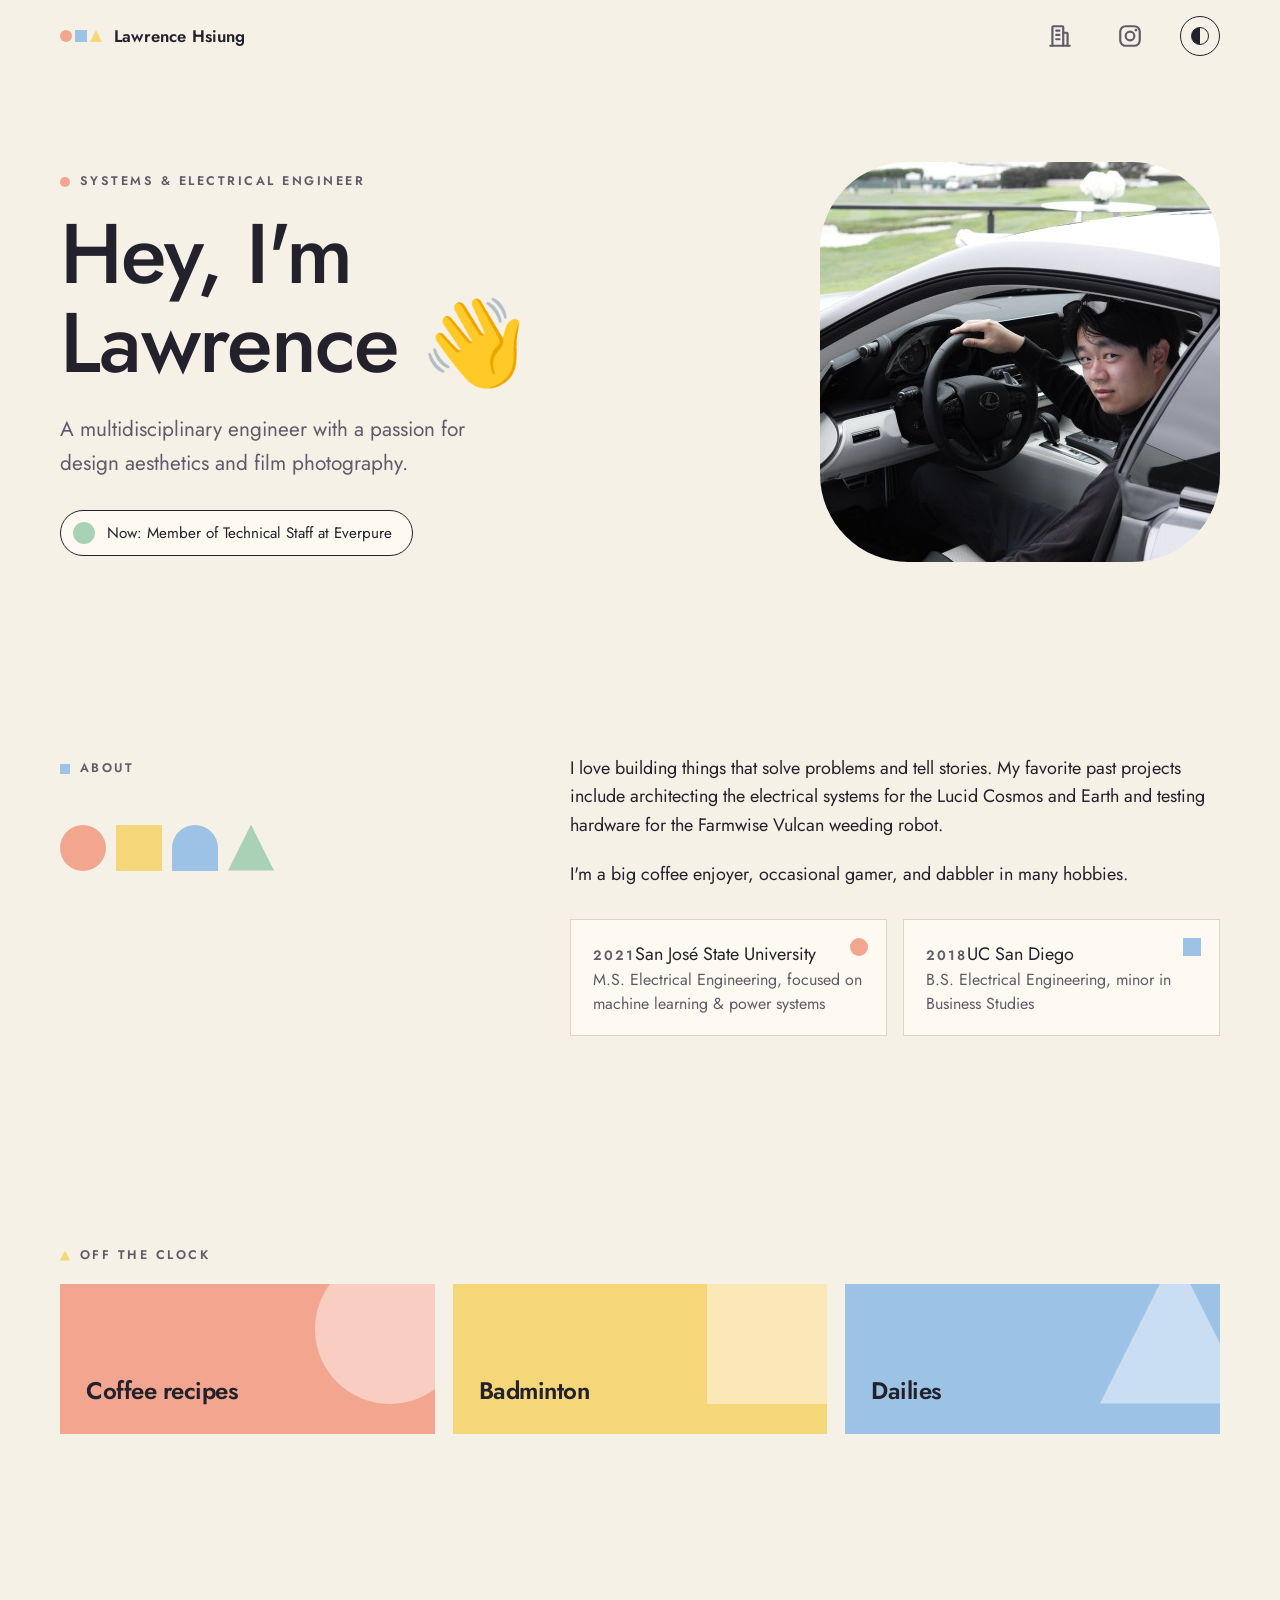
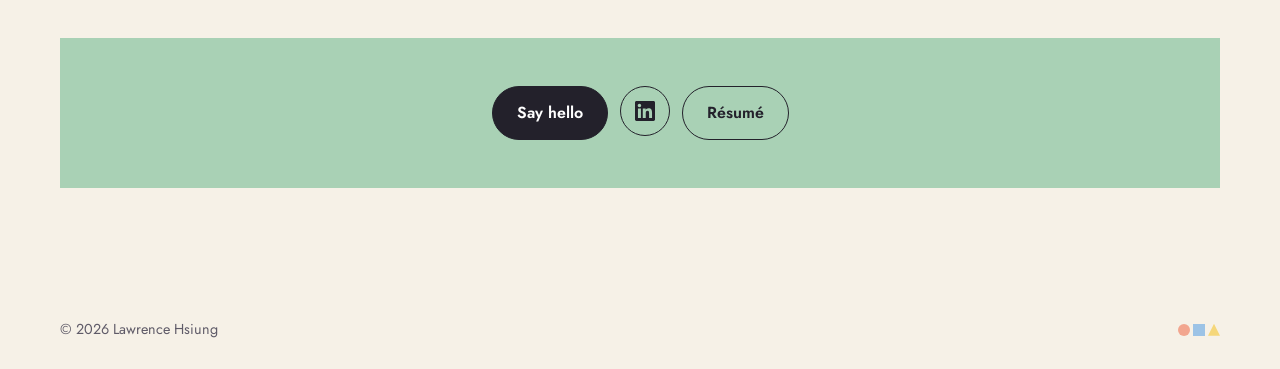
==== commit fde14e13: "small updates small updates to pages" ====
--- a/index.html
+++ b/index.html
@@ -20,9 +20,8 @@
       Lawrence Hsiung
     </a>
     <nav class="nav" aria-label="Main">
-      <a href="portfolio.html">Work</a>
-      <a href="https://instagram.com/film.foto.lan" target="_blank" rel="noopener">Photos ↗</a>
-      <a href="Lawrence_Hsiung_Resume.pdf" class="hide-sm">Résumé</a>
+      <a class="with-icon" href="portfolio.html" aria-label="Selected Works" data-tip="Selected Works"><svg class="ig" viewBox="0 0 24 24" width="20" height="20" aria-hidden="true" focusable="false" fill="none" stroke="currentColor" stroke-width="2" stroke-linecap="round" stroke-linejoin="round"><path d="M3 21h18"/><path d="M5 21V4a1 1 0 0 1 1-1h8a1 1 0 0 1 1 1v17"/><path d="M15 9h3a1 1 0 0 1 1 1v11"/><path d="M8.5 7h3M8.5 11h3M8.5 15h3"/></svg></a>
+      <a class="with-icon" href="https://instagram.com/film.foto.lan" target="_blank" rel="noopener" aria-label="Film Photography" data-tip="Film Photography"><svg class="ig" viewBox="0 0 24 24" width="16" height="16" aria-hidden="true" focusable="false"><rect x="3" y="3" width="18" height="18" rx="5" fill="none" stroke="currentColor" stroke-width="2"/><circle cx="12" cy="12" r="4" fill="none" stroke="currentColor" stroke-width="2"/><circle cx="17.5" cy="6.5" r="1.3" fill="currentColor"/></svg></a>
       <button class="theme-toggle" type="button" aria-pressed="false" aria-label="Toggle dark mode"><span></span></button>
     </nav>
   </div>
@@ -32,9 +31,9 @@
   <section class="wrap hero">
     <div>
       <p class="label">Systems &amp; Electrical Engineer</p>
-      <h1>Hey, I'm <b>Lawrence</b> <span class="wave" aria-hidden="true">👋</span></h1>
+      <h1>Hey, I'm <span style="white-space:nowrap">Lawrence <span class="wave" aria-hidden="true">👋</span></span></h1>
       <p class="lede">A multidisciplinary engineer with a passion for design aesthetics and film photography.</p>
-      <div class="pill"><i class="circle bg-sage" aria-hidden="true"></i><span>Now: <strong>Member of Technical Staff</strong> at Everpure</span></div>
+      <div class="pill"><i class="circle bg-sage" aria-hidden="true"></i><span>Now: Member of Technical Staff at Everpure</span></div>
     </div>
 
     <figure class="hero-photo"><img src="images/me.jpeg" alt="Lawrence Hsiung behind the wheel"></figure>
@@ -50,8 +49,8 @@
         <p>I love building things that solve problems and tell stories. My favorite past projects include architecting the electrical systems for the Lucid Cosmos and Earth and testing hardware for the Farmwise Vulcan weeding robot.</p>
         <p>I'm a big coffee enjoyer, occasional gamer, and dabbler in many hobbies.</p>
         <div class="edu">
-          <div><i class="circle bg-coral" aria-hidden="true"></i><span class="yr">2021</span><strong>San José State University</strong><span class="d">M.S. Electrical Engineering, focused on machine learning &amp; power systems</span></div>
-          <div><i class="bg-sky" aria-hidden="true"></i><span class="yr">2018</span><strong>UC San Diego</strong><span class="d">B.S. Electrical Engineering, minor in Business Studies</span></div>
+          <div><i class="circle bg-coral" aria-hidden="true"></i><span class="yr">2021</span>San José State University<span class="d">M.S. Electrical Engineering, focused on machine learning &amp; power systems</span></div>
+          <div><i class="bg-sky" aria-hidden="true"></i><span class="yr">2018</span>UC San Diego<span class="d">B.S. Electrical Engineering, minor in Business Studies</span></div>
         </div>
       </div>
     </div>
@@ -73,8 +72,8 @@
       <div class="contact-block simple rise">
         <div class="btns">
             <a class="btn primary" href="mailto:ljhlucidshowcars@gmail.com">Say hello</a>
-            <a class="btn" href="https://linkedin.com/in/lhsiung" target="_blank" rel="noopener">LinkedIn ↗</a>
-            <a class="btn" href="Lawrence_Hsiung_Resume.pdf">Résumé (PDF)</a>
+            <a class="btn icon" href="https://linkedin.com/in/lhsiung" target="_blank" rel="noopener" aria-label="LinkedIn"><svg viewBox="0 0 24 24" width="20" height="20" aria-hidden="true" focusable="false"><path fill="currentColor" d="M20.447 20.452h-3.554v-5.569c0-1.328-.027-3.037-1.852-3.037-1.853 0-2.136 1.445-2.136 2.939v5.667H9.351V9h3.414v1.561h.046c.477-.9 1.637-1.85 3.37-1.85 3.601 0 4.267 2.37 4.267 5.455v6.286zM5.337 7.433c-1.144 0-2.063-.926-2.063-2.065 0-1.138.92-2.063 2.063-2.063 1.14 0 2.064.925 2.064 2.063 0 1.139-.925 2.065-2.064 2.065zm1.782 13.019H3.555V9h3.564v11.452zM22.225 0H1.771C.792 0 0 .774 0 1.729v20.542C0 23.227.792 24 1.771 24h20.451C23.2 24 24 23.227 24 22.271V1.729C24 .774 23.2 0 22.222 0h.003z"/></svg></a>
+            <a class="btn" href="Lawrence_Hsiung_Resume.pdf">Résumé</a>
           </div>
       </div>
     </div>
--- a/style.css
+++ b/style.css
@@ -113,7 +113,7 @@
 }
 .nav a { white-space: nowrap; text-decoration: none; color: var(--ink-soft); padding-block: 4px; position: relative; }
 .nav a:hover, .nav a[aria-current="page"] { color: var(--ink); }
-.nav a[aria-current="page"]::after {
+.nav a[aria-current="page"]::before {
   content: ""; position: absolute; left: 50%; bottom: -6px;
   width: 6px; height: 6px; border-radius: 50%; background: var(--coral);
   transform: translateX(-50%);
@@ -268,7 +268,7 @@
 
 .company { padding-block: clamp(28px, 5vw, 56px); scroll-margin-top: 80px; }
 .company-band {
-  display: grid; grid-template-columns: auto 1fr auto; gap: 24px; align-items: center;
+  display: grid; grid-template-columns: 1fr auto; gap: 24px; align-items: center;
   padding: 24px 28px; color: var(--on-pastel); margin-bottom: 18px;
 }
 .company-band .badge { width: 64px; height: 64px; background: var(--on-pastel); display: grid; place-items: center; color: #fff; font-weight: 600; font-size: 1.1rem; }
@@ -276,7 +276,7 @@
 .company-band .role { display: block; font-size: clamp(1rem, 1.5vw, 1.2rem); font-weight: 400; letter-spacing: 0; opacity: .85; margin-top: 4px; }
 .company-band .meta { font-size: .8rem; font-weight: 600; letter-spacing: .16em; text-transform: uppercase; }
 @media (max-width: 640px) {
-  .company-band { grid-template-columns: auto 1fr; padding: 20px; gap: 16px; }
+  .company-band { grid-template-columns: 1fr; padding: 20px; gap: 8px; }
   .company-band .meta { grid-column: 1 / -1; }
   .company-band .badge { width: 48px; height: 48px; }
 }
@@ -292,7 +292,6 @@
 .shot .img { aspect-ratio: 4 / 3; overflow: hidden; background: var(--bg); }
 .shot img { width: 100%; height: 100%; object-fit: cover; }
 .shot .cap { display: flex; justify-content: space-between; gap: 12px; padding: 14px 16px; font-size: 1rem; font-weight: 500; }
-.shot .cap span:last-child { color: var(--ink-soft); font-size: .85rem; font-weight: 600; letter-spacing: .1em; }
 
 /* Lightbox */
 dialog.viewer { border: 0; padding: 0; background: transparent; max-width: min(1100px, 94vw); max-height: 92vh; }
@@ -416,7 +415,7 @@
 .game:focus-visible { outline: 3px solid var(--ink); outline-offset: 4px; }
 .game .deco { position: absolute; top: -30px; right: -30px; width: 150px; height: 150px; background: rgba(255,255,255,.45); display: block; }
 .game .num { font-size: .85rem; font-weight: 600; letter-spacing: .14em; position: relative; }
-.game h3 { font-size: 1.9rem; margin: 10px 0 22px; position: relative; }
+.game h3 { font-size: 1.9rem; margin: 0 0 22px; position: relative; }
 .game p { margin: 0 0 22px; font-size: 1rem; opacity: .85; position: relative; }
 .game .play {
   margin-top: auto; align-self: start; position: relative;
@@ -439,3 +438,19 @@
 .label.ytri::before { border-radius: 0; background: var(--butter); clip-path: polygon(50% 0, 100% 100%, 0 100%); }
 .kit li a { color: var(--ink); text-decoration: underline; text-decoration-color: var(--coral); text-decoration-thickness: 2px; text-underline-offset: 3px; }
 .kit li a:hover { text-decoration-color: var(--ink); }
+
+.btn.icon { padding: 0; width: 50px; height: 50px; display: inline-grid; place-items: center; }
+.btn.icon svg { display: block; }
+
+.nav a.with-icon { display: inline-grid; place-items: center; position: relative; width: 40px; height: 40px; padding: 0; }
+.nav a.with-icon .ig { display: block; width: 26px; height: 26px; }
+.nav a[data-tip]::after {
+  content: attr(data-tip);
+  position: absolute; top: calc(100% + 10px); left: 50%;
+  transform: translate(-50%, -4px);
+  background: var(--ink); color: var(--bg);
+  font-size: .8rem; font-weight: 500; letter-spacing: 0; white-space: nowrap;
+  padding: 6px 10px; border-radius: 8px;
+  opacity: 0; pointer-events: none; transition: opacity .15s, transform .15s;
+}
+.nav a[data-tip]:hover::after, .nav a[data-tip]:focus-visible::after { opacity: 1; transform: translate(-50%, 0); }
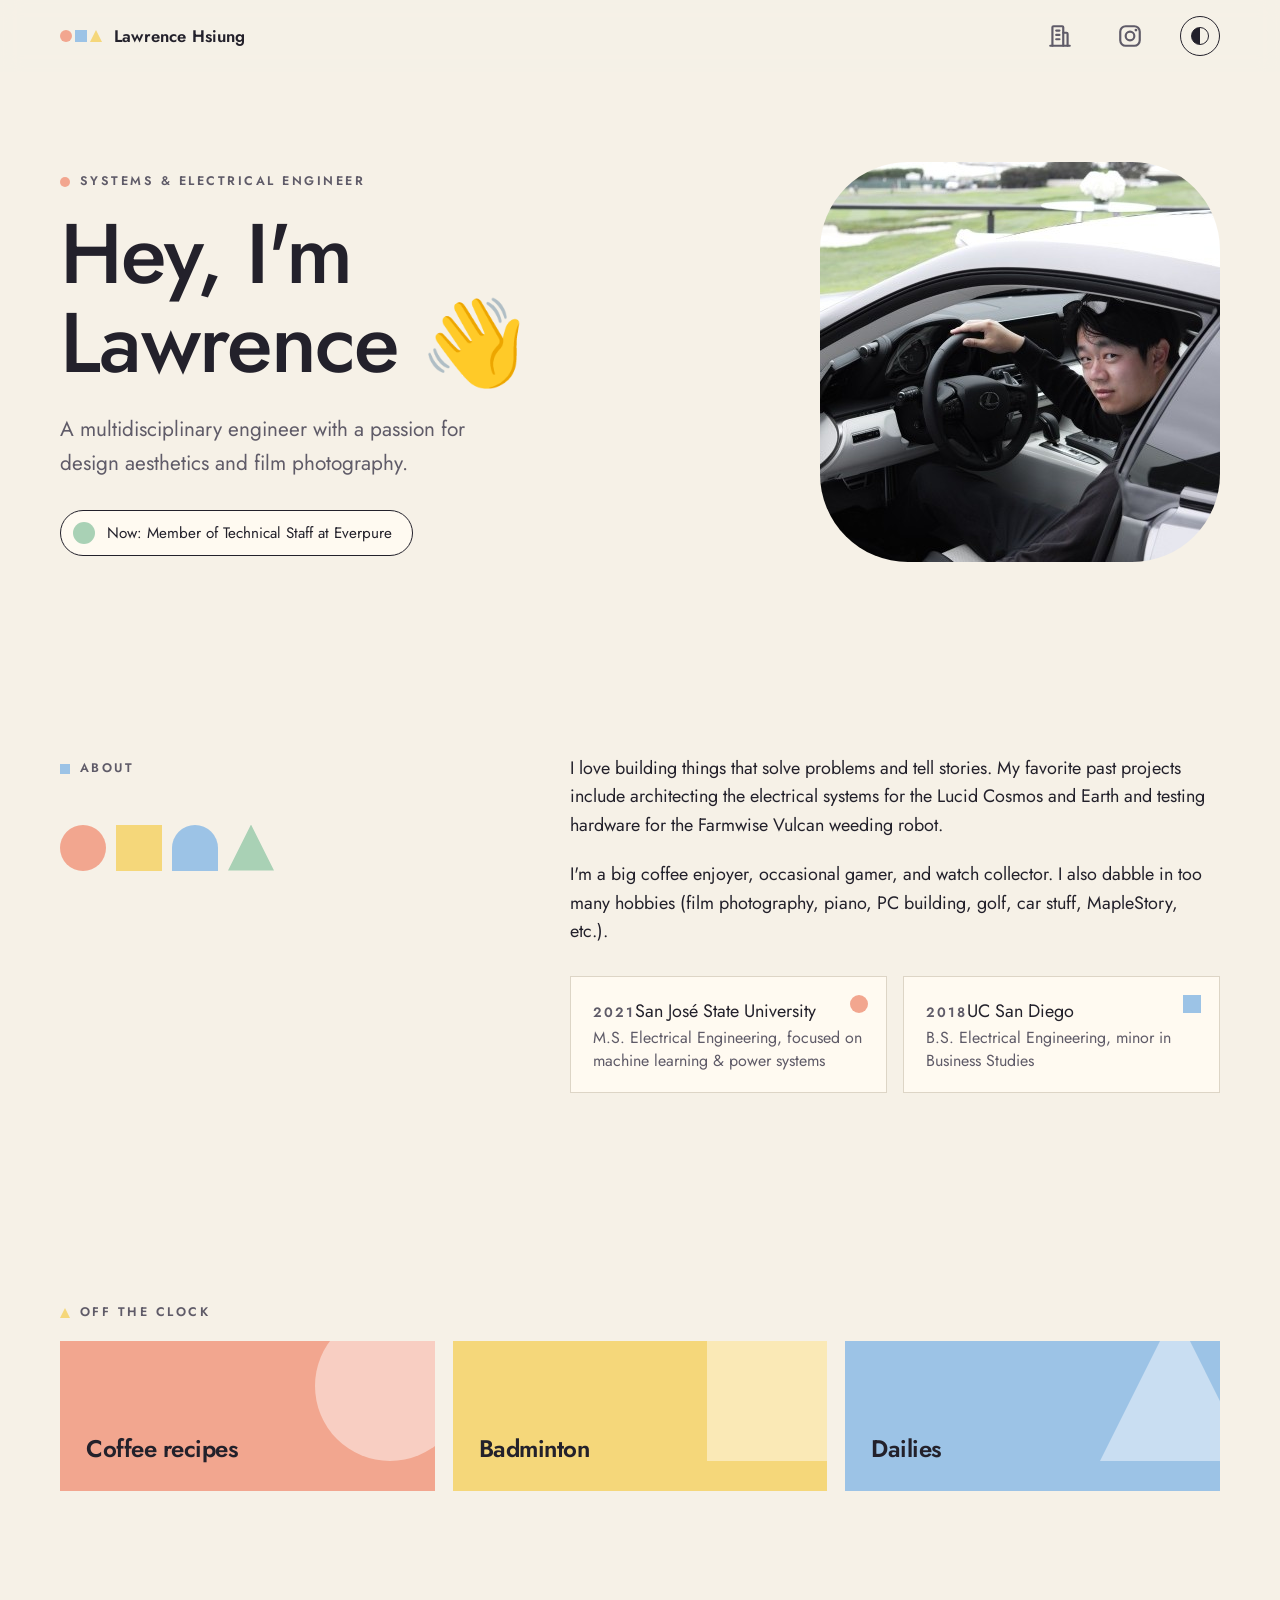
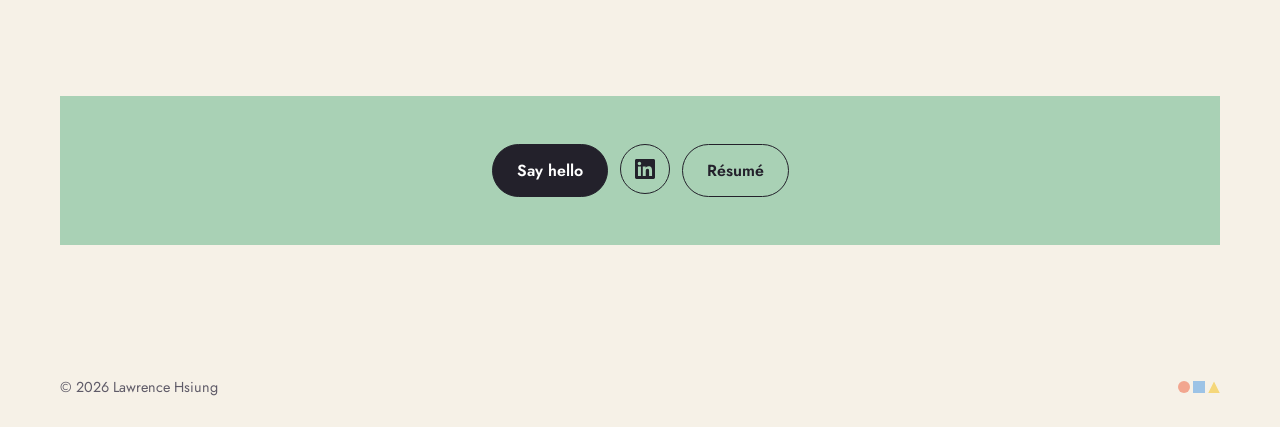
==== commit 8c02319e: "easter egged egg" ====
--- a/index.html
+++ b/index.html
@@ -43,11 +43,11 @@
     <div class="wrap two-col">
       <div>
         <p class="label sq">About</p>
-        <div class="shapes" aria-hidden="true"><i class="circle bg-coral"></i><i class="bg-butter"></i><i class="half-top bg-sky"></i><i class="tri bg-sage"></i></div>
+        <div class="shapes"><a class="circle bg-coral egg" href="watchbox.html" aria-label="The Watchbox"><span class="tick t12"></span><span class="tick t3"></span><span class="tick t6"></span><span class="tick t9"></span><span class="hand h"></span><span class="hand m"></span><span class="hand s"></span><span class="pin"></span></a><i class="bg-butter" aria-hidden="true"></i><i class="half-top bg-sky" aria-hidden="true"></i><i class="tri bg-sage" aria-hidden="true"></i></div>
       </div>
       <div class="prose rise">
         <p>I love building things that solve problems and tell stories. My favorite past projects include architecting the electrical systems for the Lucid Cosmos and Earth and testing hardware for the Farmwise Vulcan weeding robot.</p>
-        <p>I'm a big coffee enjoyer, occasional gamer, and dabbler in many hobbies.</p>
+        <p>I'm a big coffee enjoyer, occasional gamer, and watch collector. I also dabble in too many hobbies (film photography, piano, PC building, golf, car stuff, MapleStory, etc.).</p>
         <div class="edu">
           <div><i class="circle bg-coral" aria-hidden="true"></i><span class="yr">2021</span>San José State University<span class="d">M.S. Electrical Engineering, focused on machine learning &amp; power systems</span></div>
           <div><i class="bg-sky" aria-hidden="true"></i><span class="yr">2018</span>UC San Diego<span class="d">B.S. Electrical Engineering, minor in Business Studies</span></div>
@@ -118,6 +118,22 @@
   els.forEach(e => io.observe(e));
 })();
 
+// Easter egg: live time on the little watch
+(function () {
+  const w = document.querySelector('.egg');
+  if (!w) return;
+  const [h, m, s] = ['.h', '.m', '.s'].map(q => w.querySelector(q));
+  const tick = () => {
+    const d = new Date();
+    const sec = d.getSeconds(), min = d.getMinutes() + sec / 60, hr = (d.getHours() % 12) + min / 60;
+    s.style.setProperty('--a', sec * 6 + 'deg');
+    m.style.setProperty('--a', min * 6 + 'deg');
+    h.style.setProperty('--a', hr * 30 + 'deg');
+  };
+  tick();
+  setInterval(tick, 1000);
+})();
+
 // Lightbox for portfolio images
 (function () {
   const dlg = document.querySelector('dialog.viewer');
--- a/style.css
+++ b/style.css
@@ -193,7 +193,7 @@
 .two-col { display: grid; grid-template-columns: 1fr 1.5fr; gap: clamp(28px, 6vw, 80px); }
 .two-col h2 { font-size: clamp(2rem, 4.2vw, 3.2rem); }
 .two-col .shapes { display: flex; gap: 10px; margin-top: 28px; }
-.two-col .shapes i { width: 46px; height: 46px; display: block; }
+.two-col .shapes > i, .two-col .shapes > a.egg { width: 46px; height: 46px; display: block; }
 .prose p { margin: 0 0 1.1em; max-width: 60ch; }
 @media (max-width: 860px) { .two-col { grid-template-columns: 1fr; } }
 
@@ -454,3 +454,130 @@
   opacity: 0; pointer-events: none; transition: opacity .15s, transform .15s;
 }
 .nav a[data-tip]:hover::after, .nav a[data-tip]:focus-visible::after { opacity: 1; transform: translate(-50%, 0); }
+
+/* Easter egg: hover the coral circle in About and it becomes a watch face */
+.egg { position: relative; cursor: pointer; outline: none; -webkit-tap-highlight-color: transparent; transition: transform .3s cubic-bezier(.3, 1.5, .5, 1); }
+.egg:hover, .egg:focus { transform: scale(1.12); }
+.egg .tick, .egg .hand, .egg .pin { position: absolute; opacity: 0; transition: opacity .25s ease; }
+.egg:hover :is(.tick, .hand, .pin), .egg:focus :is(.tick, .hand, .pin) { opacity: 1; }
+.egg .tick { width: 4px; height: 4px; border-radius: 50%; background: var(--on-pastel); }
+.egg .t12 { top: 4px; left: calc(50% - 2px); }
+.egg .t3 { right: 4px; top: calc(50% - 2px); }
+.egg .t6 { bottom: 4px; left: calc(50% - 2px); }
+.egg .t9 { left: 4px; top: calc(50% - 2px); }
+.egg .hand { left: 50%; bottom: 50%; border-radius: 2px; transform-origin: 50% 100%; transform: translateX(-50%) rotate(var(--a, 0deg)); background: var(--on-pastel); }
+.egg .h { width: 3px; height: 11px; }
+.egg .m { width: 2px; height: 16px; }
+.egg .s { width: 1px; height: 17px; background: #f6f1e7; }
+.egg .pin { left: calc(50% - 2.5px); top: calc(50% - 2.5px); width: 5px; height: 5px; border-radius: 50%; background: var(--on-pastel); }
+@media (prefers-reduced-motion: reduce) { .egg, .egg :is(.tick, .hand, .pin) { transition: none; } }
+
+/* ---------- The Watchbox (hidden page) ---------- */
+.watchbox-wrap { padding-block: 10px clamp(60px, 8vw, 110px); }
+.watchbox { position: relative; max-width: 900px; margin: 0 auto; padding: clamp(14px, 3vw, 28px) clamp(14px, 3vw, 28px) clamp(18px, 3vw, 30px); background: #dcdbe0; border-radius: 34px; box-shadow: 0 26px 50px rgba(35, 33, 43, .18); }
+.watchbox .clasp { position: absolute; bottom: -14px; left: 50%; width: 48px; height: 24px; margin-left: -24px; border-radius: 4px 4px 12px 12px; background: linear-gradient(180deg, #f4f5f7 0%, #b9bcc3 45%, #e6e7eb 70%, #9fa3ab 100%); box-shadow: inset 0 0 0 1px rgba(35, 33, 43, .18), 0 2px 4px rgba(35, 33, 43, .2); }
+.watchbox .lining { position: relative; display: grid; grid-template-columns: repeat(3, 1fr); gap: clamp(10px, 2vw, 18px); padding: clamp(12px, 2.4vw, 22px); border-radius: 22px; background: #2b2833; box-shadow: inset 0 8px 22px rgba(0, 0, 0, .5); overflow: hidden; }
+.watchbox .lining::after { content: ""; position: absolute; inset: 0; pointer-events: none; background: linear-gradient(118deg, rgba(255, 255, 255, .09) 0 26%, transparent 26% 52%, rgba(255, 255, 255, .05) 52% 58%, transparent 58%); }
+.slot { margin: 0; display: flex; flex-direction: column; align-items: center; gap: 10px; padding: 14px 10px 14px; border-radius: 15px; background: #221f29; box-shadow: inset 0 4px 12px rgba(0, 0, 0, .55); }
+.slot .pillow { position: relative; width: 100%; max-width: 180px; aspect-ratio: 1; display: grid; place-items: center; }
+.slot .pillow::before { content: ""; position: absolute; left: 6%; right: 6%; top: 24%; bottom: 24%; border-radius: 999px; background: linear-gradient(#4b4657, #342f3e); box-shadow: 0 8px 14px rgba(0, 0, 0, .45), inset 0 2px 0 rgba(255, 255, 255, .08); }
+.slot .strap { position: absolute; top: 3%; bottom: 3%; left: 50%; width: 30%; transform: translateX(-50%); border-radius: 12px; background: var(--c); box-shadow: inset 0 0 0 2px rgba(35, 33, 43, .12); }
+.slot .face { position: relative; width: 58%; aspect-ratio: 1; border-radius: 50%; background: #f6f1e7; border: 6px solid var(--c); box-shadow: 0 8px 16px rgba(0, 0, 0, .4); }
+.slot .face .tick, .slot .face .hand, .slot .face .pin { position: absolute; }
+.slot .face .tick { width: 6%; aspect-ratio: 1; border-radius: 50%; background: #23212b; }
+.slot .face .t12 { top: 7%; left: 47%; }
+.slot .face .t3 { right: 7%; top: 47%; }
+.slot .face .t6 { bottom: 7%; left: 47%; }
+.slot .face .t9 { left: 7%; top: 47%; }
+.slot .face .hand { left: 50%; bottom: 50%; border-radius: 3px; transform-origin: 50% 100%; transform: translateX(-50%) rotate(var(--a, 0deg)); background: #23212b; }
+.slot .face .h { width: 4px; height: 24%; }
+.slot .face .m { width: 3px; height: 34%; }
+.slot .face .s { width: 1.5px; height: 38%; background: #e0806a; }
+.slot .face .pin { left: calc(50% - 4px); top: calc(50% - 4px); width: 8px; height: 8px; border-radius: 50%; background: #23212b; }
+.slot .pillow img { position: relative; width: 88%; height: 88%; object-fit: contain; filter: drop-shadow(0 8px 14px rgba(0, 0, 0, .45)); }
+.slot figcaption { color: #cfc8db; font-size: .85rem; text-align: center; line-height: 1.35; }
+.slot figcaption span { display: block; color: #8f889c; font-size: .75rem; }
+@media (max-width: 640px) { .watchbox .lining { grid-template-columns: repeat(2, 1fr); } .slot .face { border-width: 4px; } }
+
+/* Watch 1: KUOE Kyoto, green sunburst, small seconds, tan leather */
+.slot.kuoe .strap { width: 34%; border-radius: 9px; background: linear-gradient(90deg, #121214, #232326 30%, #2c2c30 50%, #1f1f22 75%, #111113); box-shadow: inset 0 0 0 1px rgba(255, 255, 255, .06); }
+.slot.kuoe .strap::after { content: ""; position: absolute; inset: 5px 4px; border: 1.5px dashed #050506; border-radius: 6px; }
+.slot.kuoe .face { container-type: inline-size; border: 0; overflow: hidden;
+  background:
+    repeating-conic-gradient(rgba(255, 255, 255, .035) 0 1.5deg, transparent 1.5deg 3deg),
+    conic-gradient(from 20deg, rgba(90, 240, 150, .3), transparent 14%, rgba(0, 0, 0, .4) 32%, transparent 46%, rgba(90, 240, 150, .26) 56%, transparent 68%, rgba(0, 0, 0, .45) 84%, rgba(90, 240, 150, .3)),
+    radial-gradient(circle, #14844a 0%, #0a5530 45%, #04291a 80%, #021209 100%);
+  box-shadow: 0 0 0 3px #c4c9cf, 0 0 0 5px #f2f4f6, 0 0 0 7px #8c939b, 0 0 0 8px #5f666e, 0 10px 18px 8px rgba(0, 0, 0, .45); }
+.slot.kuoe .face .tick { display: none; }
+.slot.kuoe .face .rail, .slot.kuoe .face .idx { position: absolute; inset: 0; border-radius: 50%; }
+.slot.kuoe .face .rail { background: repeating-conic-gradient(rgba(240, 236, 220, .75) 0 .9deg, transparent .9deg 6deg); -webkit-mask: radial-gradient(circle, transparent 89%, #000 89.5% 91.5%, transparent 92%); mask: radial-gradient(circle, transparent 89%, #000 89.5% 91.5%, transparent 92%); transform: rotate(-.45deg); }
+.slot.kuoe .face .idx { background: repeating-conic-gradient(#f0d595 0 2.8deg, #a5803e 2.8deg 4deg, transparent 4deg 30deg); -webkit-mask: radial-gradient(circle, transparent 58%, #000 58.5% 84%, transparent 84.5%); mask: radial-gradient(circle, transparent 58%, #000 58.5% 84%, transparent 84.5%); transform: rotate(-2deg); }
+.slot.kuoe .face .sub { position: absolute; left: 35%; top: 56%; width: 30%; height: 30%; border-radius: 50%; border: 1px solid rgba(235, 230, 210, .55);
+  background: repeating-conic-gradient(rgba(255, 255, 255, .05) 0 3deg, transparent 3deg 6deg), conic-gradient(from 200deg, rgba(120, 255, 170, .35), transparent 30%, rgba(0, 0, 0, .3) 60%, rgba(120, 255, 170, .3)), #0d5530; }
+.slot.kuoe .face .sub::before { content: ""; position: absolute; inset: 6%; border-radius: 50%; background: repeating-conic-gradient(rgba(240, 236, 220, .7) 0 2deg, transparent 2deg 30deg); -webkit-mask: radial-gradient(circle, transparent 80%, #000 81%); mask: radial-gradient(circle, transparent 80%, #000 81%); transform: rotate(-1deg); }
+.slot.kuoe .face .logo { position: absolute; left: 50%; top: 31%; transform: translate(-50%, -50%); text-align: center; color: #f3efe2; font-family: "Times New Roman", Georgia, serif; font-size: 7.5cqw; line-height: 1.05; letter-spacing: .04em; white-space: nowrap; }
+.slot.kuoe .face .logo small { display: block; font-size: 4.4cqw; letter-spacing: .14em; }
+.slot.kuoe .face .hand { background: linear-gradient(90deg, #a5803e, #f0d595 50%, #a5803e); box-shadow: 0 1px 2px rgba(0, 0, 0, .5); }
+.slot.kuoe .face .h { width: 3.5%; height: 27%; }
+.slot.kuoe .face .m { width: 2.6%; height: 40%; }
+.slot.kuoe .face .sub .s { width: 1.5px; height: 44%; background: #e8c983; }
+.slot.kuoe .face .pin { width: 7%; height: 7%; left: 46.5%; top: 46.5%; background: radial-gradient(circle at 35% 35%, #f6e2ad, #a5803e); }
+.slot.kuoe .face .sub .spin { position: absolute; left: 42%; top: 42%; width: 16%; height: 16%; border-radius: 50%; background: #e8c983; }
+
+/* KUOE case: steel lugs + crown behind the dial */
+.slot.kuoe .case { position: absolute; left: 13.9%; top: 5%; width: 72%; height: 90%; filter: drop-shadow(0 8px 10px rgba(0, 0, 0, .45)); }
+.slot.kuoe .strap { width: 25%; }
+.slot.kuoe .face { width: 46%; box-shadow: 0 0 0 2px #c4c9cf, 0 0 0 3.5px #f4f6f7, 0 0 0 4.5px #8c939b, 0 2px 6px 4px rgba(0, 0, 0, .3); }
+
+/* Watch 2: Swatch, frosted aqua see-through */
+.slot.swatch .strap { width: 33%; border-radius: 12px; overflow: hidden;
+  background:
+    linear-gradient(128deg, transparent 18%, rgba(255, 255, 255, .38) 18% 34%, transparent 34% 60%, rgba(255, 255, 255, .25) 60% 70%, transparent 70%),
+    linear-gradient(52deg, transparent 40%, rgba(60, 150, 150, .2) 40% 52%, transparent 52% 80%, rgba(60, 150, 150, .16) 80%),
+    #9adbd6; box-shadow: none; }
+.slot.swatch .strap .route { position: absolute; left: 0; width: 100%; height: 24%; }
+.slot.swatch .strap .route.top { top: 0; }
+.slot.swatch .strap .route.bot { bottom: 0; transform: scaleX(-1); }
+.slot.swatch .case { position: absolute; left: 13.9%; top: 5%; width: 72%; height: 90%; filter: drop-shadow(0 6px 10px rgba(0, 0, 0, .35)); }
+.slot.swatch .face { width: 51%; border: 0; overflow: hidden; container-type: inline-size;
+  background: repeating-linear-gradient(0deg, rgba(50, 140, 140, .1) 0 1px, transparent 1px 3px), radial-gradient(circle at 50% 45%, #a8e2de, #8fd3cf 70%, #7cc6c2);
+  box-shadow: inset 0 0 0 1.5px rgba(255, 255, 255, .75), inset 0 0 5px 2px rgba(255, 255, 255, .35), 0 0 0 1.5px rgba(150, 205, 205, .7), 0 0 0 3px rgba(232, 246, 246, .8); }
+.slot.swatch .face .tick, .slot.swatch .face .s { display: none; }
+.slot.swatch .face .hand { background: #e3262a; z-index: 1; }
+.slot.swatch .face .h { width: 3.6%; height: 30%; }
+.slot.swatch .face .m { width: 2.8%; height: 44%; }
+.slot.swatch .face .pin { width: 12%; height: 12%; left: 44%; top: 44%; background: radial-gradient(circle, rgba(240, 80, 70, .95) 30%, rgba(240, 90, 80, 0) 70%); z-index: 1; }
+.slot.swatch .face .shards { position: absolute; inset: 0; width: 100%; height: 100%; z-index: 2; pointer-events: none; }
+.slot.swatch .face .brand { display: flex; flex-direction: column; align-items: center; position: absolute; top: 24%; left: 50%; transform: translateX(-50%); z-index: 1; text-align: center; color: #3f9e9b; font-family: var(--sans); font-size: 8.5cqw; font-weight: 600; line-height: .95; letter-spacing: -.01em; }
+.slot.swatch .face .brand small { display: block; font-size: 4cqw; letter-spacing: .16em; font-weight: 500; }
+
+/* Watch 4: Hamilton Ventura, triangular shield case */
+.slot.ventura .strap { left: 45.2%; width: 31.3%; top: 0; bottom: 0; border-radius: 10px; box-shadow: inset 4px 0 6px rgba(0, 0, 0, .6), inset -4px 0 6px rgba(0, 0, 0, .6); background: repeating-linear-gradient(90deg, transparent 0 13px, rgba(0, 0, 0, .55) 13px 14px), repeating-linear-gradient(0deg, #1b1b1e 0 15px, #070708 15px 16px), #141416; }
+.slot.ventura .face { position: absolute; inset: 0; width: 100%; height: 100%; border: 0; border-radius: 0; background: none; box-shadow: none; overflow: visible; filter: drop-shadow(0 8px 10px rgba(0, 0, 0, .45)); }
+.slot.ventura .face .hand { position: static; background: none; border-radius: 0; transform-box: view-box; transform-origin: 735px 733px; transform: rotate(var(--a, 0deg)); }
+
+/* Watch 6: Raketa Copernicus */
+.slot.raketa .strap { width: 25%; top: 0; bottom: 0; border-radius: 10px; background: radial-gradient(ellipse at 40% 18%, rgba(255, 235, 210, .18), transparent 60%), linear-gradient(90deg, #7a4a2a, #a06a40 28%, #b27a4c 50%, #9c663d 74%, #77482a); box-shadow: inset 0 0 0 1px rgba(60, 30, 10, .35); }
+.slot.raketa .strap::after { content: ""; position: absolute; inset: 0 6px; border-left: 1.5px dashed #f3ece2; border-right: 1.5px dashed #f3ece2; }
+.slot.raketa .face { position: absolute; inset: auto; left: 15.4%; top: 15.4%; width: 69.2%; height: 69.2%; border: 0; border-radius: 0; background: none; box-shadow: none; overflow: visible; filter: drop-shadow(0 8px 10px rgba(0, 0, 0, .5)); }
+.slot.raketa .face .hand { position: static; background: none; border-radius: 0; transform-box: view-box; transform-origin: 50px 50px; transform: rotate(var(--a, 0deg)); }
+
+/* Watch 5: Citizen, mottled blue dial */
+.slot.citizen .strap { left: 49.4%; width: 26.5%; top: 0; bottom: 0; border-radius: 10px; border: 0;
+  background: radial-gradient(circle at 30% 20%, rgba(255, 255, 255, .06), transparent 60%), repeating-linear-gradient(90deg, transparent 0 3px, rgba(0, 0, 0, .06) 3px 4px), linear-gradient(90deg, #13283a, #1f4058 30%, #24486a 50%, #1c3c55 75%, #122638);
+  box-shadow: inset 0 0 0 1px rgba(0, 0, 0, .3); }
+.slot.citizen .strap::after { content: ""; position: absolute; inset: 0 7px; border-left: 1.5px dashed #0d1f2e; border-right: 1.5px dashed #0d1f2e; }
+.slot.citizen .face { position: absolute; inset: 0; width: 100%; height: 100%; border: 0; border-radius: 0; background: none; box-shadow: none; overflow: visible; filter: drop-shadow(0 8px 10px rgba(0, 0, 0, .45)); }
+.slot.citizen .face .hand { position: static; background: none; border-radius: 0; transform-box: view-box; transform-origin: 444.0px 449.0px; transform: rotate(var(--a, 0deg)); }
+
+/* Watch 3: Grand Seiko Spring Drive */
+.slot.gs .strap { left: 50.0%; width: 27.8%; top: 0; bottom: 0; border-radius: 6px;
+  background:
+    repeating-linear-gradient(180deg, transparent 0 33px, rgba(40, 46, 54, .55) 33px 35px, rgba(255, 255, 255, .7) 35px 36px) 50% 0 / 38% 100% no-repeat,
+    linear-gradient(90deg, #8f969e, #f4f6f8 18%, #dfe3e7 45%, #ffffff 60%, #cfd4d9 85%, #8f969e) 50% 0 / 38% 100% no-repeat,
+    repeating-linear-gradient(180deg, transparent 0 16px, rgba(40, 46, 54, .45) 16px 18px, rgba(255, 255, 255, .45) 18px 19px, transparent 19px 36px),
+    repeating-linear-gradient(90deg, rgba(255, 255, 255, .12) 0 1px, transparent 1px 3px),
+    linear-gradient(90deg, #a3aab2, #cdd2d7 15%, #bfc5cb 30%, #bfc5cb 70%, #cdd2d7 85%, #a3aab2);
+  box-shadow: inset 0 0 0 1px rgba(60, 66, 74, .35), 0 4px 10px rgba(0, 0, 0, .35); }
+.slot.gs .face { position: absolute; inset: 0; width: 100%; height: 100%; border: 0; border-radius: 0; background: none; box-shadow: none; overflow: visible; filter: drop-shadow(0 8px 10px rgba(0, 0, 0, .45)); }
+.slot.gs .face .hand { position: static; background: none; border-radius: 0; transform-box: view-box; transform-origin: 1171.0px 1171.0px; transform: rotate(var(--a, 0deg)); }
